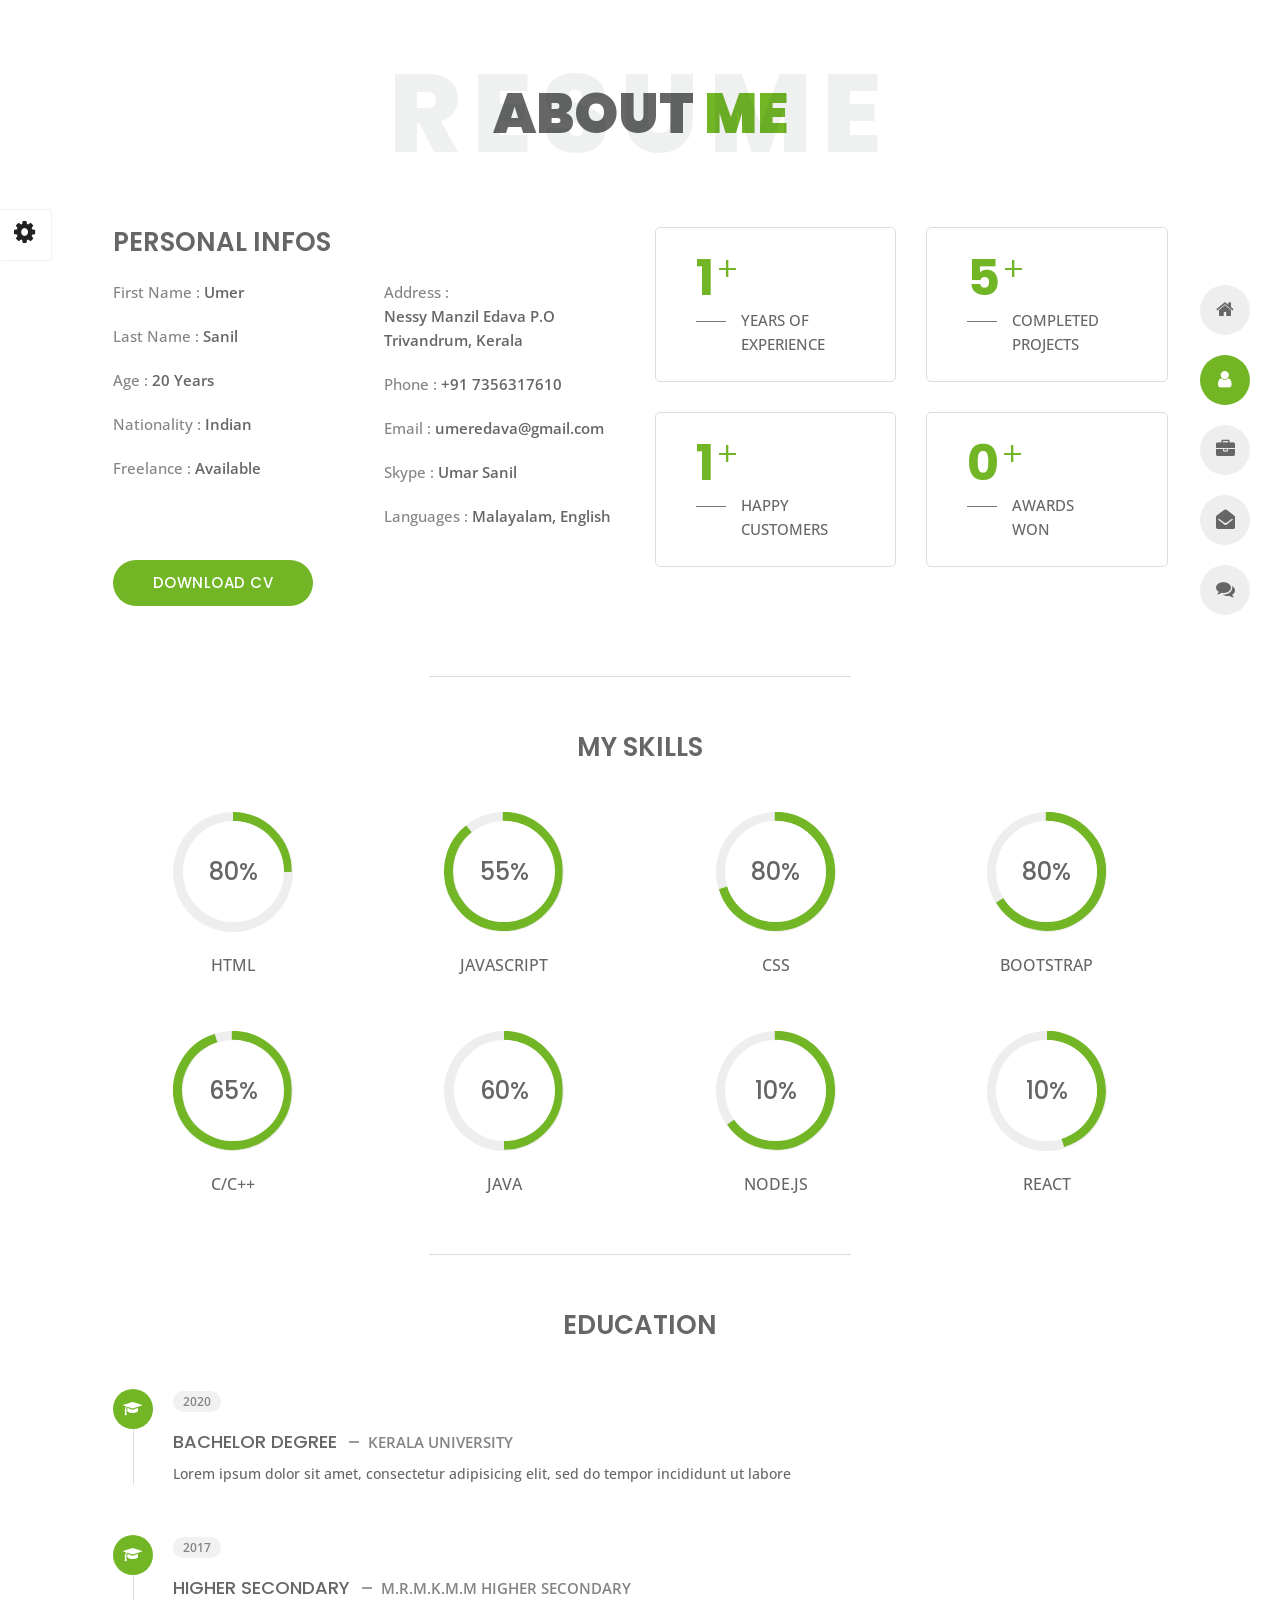
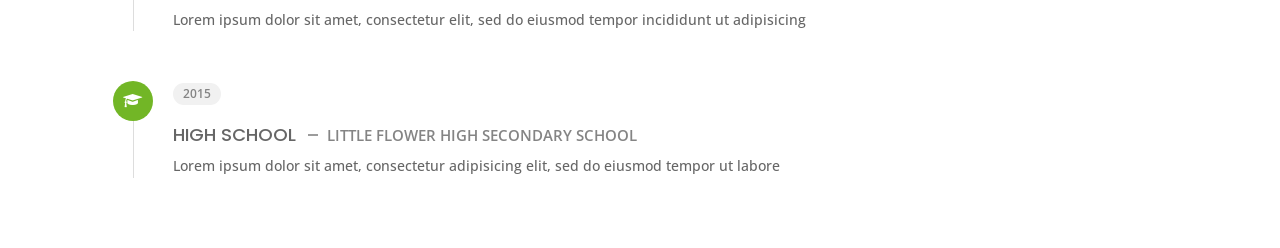
==== about.html @ ca8403dd "new update" ====
<!DOCTYPE html>
<html lang="en">


<head>
    <meta charset="utf-8">
    <title>About - Umar Sanil</title>
    <meta name="viewport" content="width=device-width, initial-scale=1">

    <link rel="icon" href="img/new.png" type="image/gif" sizes="16x16">
    <!-- Template Google Fonts -->
    <link href="https://fonts.googleapis.com/css?family=Poppins:400,400i,500,500i,600,600i,700,700i,800,800i,900,900i" rel="stylesheet">
    <link href="https://fonts.googleapis.com/css?family=Open+Sans:300,400,400i,600,600i,700" rel="stylesheet">

    <!-- Template CSS Files -->
    <link href="css/bootstrap.min.css" rel="stylesheet">
    <link href="css/preloader.min.css" rel="stylesheet">
    <link href="css/circle.css" rel="stylesheet">
    <link href="css/font-awesome.min.css" rel="stylesheet">
    <link href="css/fm.revealator.jquery.min.css" rel="stylesheet">
    <link href="css/style.css" rel="stylesheet">

    <!-- CSS Skin File -->
    <link href="css/skins/green.css" rel="stylesheet">

    <!-- Live Style Switcher - demo only -->
    <link rel="alternate stylesheet" type="text/css" title="blue" href="css/skins/blue.css" />
    <link rel="alternate stylesheet" type="text/css" title="green" href="css/skins/green.css" />
    <link rel="alternate stylesheet" type="text/css" title="yellow" href="css/skins/yellow.css" />
    <link rel="alternate stylesheet" type="text/css" title="blueviolet" href="css/skins/blueviolet.css" />
    <link rel="alternate stylesheet" type="text/css" title="goldenrod" href="css/skins/goldenrod.css" />
    <link rel="alternate stylesheet" type="text/css" title="magenta" href="css/skins/magenta.css" />
    <link rel="alternate stylesheet" type="text/css" title="orange" href="css/skins/orange.css" />
    <link rel="alternate stylesheet" type="text/css" title="purple" href="css/skins/purple.css" />
    <link rel="alternate stylesheet" type="text/css" title="red" href="css/skins/red.css" />
    <link rel="alternate stylesheet" type="text/css" title="yellowgreen" href="css/skins/yellowgreen.css" />
    <link rel="stylesheet" type="text/css" href="css/styleswitcher.css" />

    <!-- Modernizr JS File -->
    <script src="js/modernizr.custom.js"></script>
</head>

<body class="about light">
<!-- Live Style Switcher Starts - demo only -->
<div id="switcher" class="">
    <div class="content-switcher">
        <h4>STYLE SWITCHER</h4>
        <ul>
            <li>
                <a href="#" onclick="setActiveStyleSheet('purple');" title="purple" class="color"><img src="img/styleswitcher/purple.png" alt="purple"/></a>
            </li>
            <li>
                <a href="#" onclick="setActiveStyleSheet('red');" title="red" class="color"><img src="img/styleswitcher/red.png" alt="red"/></a>
            </li>
            <li>
                <a href="#" onclick="setActiveStyleSheet('blueviolet');" title="blueviolet" class="color"><img src="img/styleswitcher/blueviolet.png" alt="blueviolet"/></a>
            </li>
            <li>
                <a href="#" onclick="setActiveStyleSheet('blue');" title="blue" class="color"><img src="img/styleswitcher/blue.png" alt="blue"/></a>
            </li>
            <li>
                <a href="#" onclick="setActiveStyleSheet('goldenrod');" title="goldenrod" class="color"><img src="img/styleswitcher/goldenrod.png" alt="goldenrod"/></a>
            </li>
            <li>
                <a href="#" onclick="setActiveStyleSheet('magenta');" title="magenta" class="color"><img src="img/styleswitcher/magenta.png" alt="magenta"/></a>
            </li>
            <li>
                <a href="#" onclick="setActiveStyleSheet('yellowgreen');" title="yellowgreen" class="color"><img src="img/styleswitcher/yellowgreen.png" alt="yellowgreen"/></a>
            </li>
            <li>
                <a href="#" onclick="setActiveStyleSheet('orange');" title="orange" class="color"><img src="img/styleswitcher/orange.png" alt="orange"/></a>
            </li>
            <li>
                <a href="#" onclick="setActiveStyleSheet('green');" title="green" class="color"><img src="img/styleswitcher/green.png" alt="green"/></a>
            </li>
            <li>
                <a href="#" onclick="setActiveStyleSheet('yellow');" title="yellow" class="color"><img src="img/styleswitcher/yellow.png" alt="yellow"/></a>
            </li>
        </ul>

        
        <div id="hideSwitcher">&times;</div>
    </div>
</div>
<div id="showSwitcher" class="styleSecondColor"><i class="fa fa-cog fa-spin"></i></div>
<!-- Live Style Switcher Ends - demo only -->
<!-- Header Starts -->
<header class="header" id="navbar-collapse-toggle">
    <!-- Fixed Navigation Starts -->
    <ul class="icon-menu d-none d-lg-block revealator-slideup revealator-once revealator-delay1">
        <li class="icon-box">
            <i class="fa fa-home"></i>
            <a href="index.html">
                <h2>Home</h2>
            </a>
        </li>
        <li class="icon-box active">
            <i class="fa fa-user"></i>
            <a href="about.html">
                <h2>About</h2>
            </a>
        </li>
        <li class="icon-box">
            <i class="fa fa-briefcase"></i>
            <a href="portfolio.html">
                <h2>Portfolio</h2>
            </a>
        </li>
        <li class="icon-box">
            <i class="fa fa-envelope-open"></i>
            <a href="contact.html">
                <h2>Contact</h2>
            </a>
        </li>
        <li class="icon-box">
            <i class="fa fa-comments"></i>
            <a href="blog.html">
                <h2>Blog</h2>
            </a>
        </li>
    </ul>
    <!-- Fixed Navigation Ends -->
    <!-- Mobile Menu Starts -->
    <nav role="navigation" class="d-block d-lg-none">
        <div id="menuToggle">
            <input type="checkbox" />
            <span></span>
            <span></span>
            <span></span>
            <ul class="list-unstyled" id="menu">
                <li><a href="index.html"><i class="fa fa-home"></i><span>Home</span></a></li>
                <li class="active"><a href="about.html"><i class="fa fa-user"></i><span>About</span></a></li>
                <li><a href="portfolio.html"><i class="fa fa-folder-open"></i><span>Portfolio</span></a></li>
                <li><a href="contact.html"><i class="fa fa-envelope-open"></i><span>Contact</span></a></li>
                <li><a href="blog.html"><i class="fa fa-comments"></i><span>Blog</span></a></li>
            </ul>
        </div>
    </nav>
    <!-- Mobile Menu Ends -->
</header>
<!-- Header Ends -->
<!-- Page Title Starts -->
<section class="title-section text-left text-sm-center revealator-slideup revealator-once revealator-delay1">
    <h1>ABOUT <span>ME</span></h1>
    <span class="title-bg">Resume</span>
</section>
<!-- Page Title Ends -->
<!-- Main Content Starts -->
<section class="main-content revealator-slideup revealator-once revealator-delay1">
    <div class="container">
        <div class="row">
            <!-- Personal Info Starts -->
            <div class="col-12 col-lg-5 col-xl-6">
                <div class="row">
                    <div class="col-12">
                        <h3 class="text-uppercase custom-title mb-0 ft-wt-600">personal infos</h3>
                    </div>
                    <div class="col-12 d-block d-sm-none">
                        <img src="img/img-mobile-light.jpg" class="img-fluid main-img-mobile" alt="my picture" />
                    </div>
                    <div class="col-6">
                        <ul class="about-list list-unstyled open-sans-font">
                            <li> <span class="title">first name :</span> <span class="value d-block d-sm-inline-block d-lg-block d-xl-inline-block">Umer</span> </li>
                            <li> <span class="title">last name :</span> <span class="value d-block d-sm-inline-block d-lg-block d-xl-inline-block">Sanil</span> </li>
                            <li> <span class="title">Age :</span> <span class="value d-block d-sm-inline-block d-lg-block d-xl-inline-block">20 Years</span> </li>
                            <li> <span class="title">Nationality :</span> <span class="value d-block d-sm-inline-block d-lg-block d-xl-inline-block">Indian</span> </li>
                            <li> <span class="title">Freelance :</span> <span class="value d-block d-sm-inline-block d-lg-block d-xl-inline-block">Available</span> </li>
                        </ul>
                    </div>
                    <div class="col-6">
                        <ul class="about-list list-unstyled open-sans-font">
                            <li> <span class="title">Address :</span> <span class="value d-block d-sm-inline-block d-lg-block d-xl-inline-block">Nessy Manzil Edava P.O Trivandrum, Kerala</span> </li>
                            <li> <span class="title">phone :</span> <span class="value d-block d-sm-inline-block d-lg-block d-xl-inline-block">+91 7356317610</span> </li>
                            <li> <span class="title">Email :</span> <span class="value d-block d-sm-inline-block d-lg-block d-xl-inline-block">umeredava@gmail.com</span> </li>
                            <li> <span class="title">Skype :</span> <span class="value d-block d-sm-inline-block d-lg-block d-xl-inline-block">Umar Sanil</span> </li>
                            <li> <span class="title">languages :</span> <span class="value d-block d-sm-inline-block d-lg-block d-xl-inline-block">Malayalam, English</span> </li>
                        </ul>
                    </div>
                    <div class="col-12 mt-3">
                        <a href="about.html" class="btn btn-download">Download CV</a>
                    </div>
                </div>
            </div>
            <!-- Personal Info Ends -->
            <!-- Boxes Starts -->
            <div class="col-12 col-lg-7 col-xl-6 mt-5 mt-lg-0">
                <div class="row">
                    <div class="col-6">
                        <div class="box-stats with-margin">
                            <h3 class="poppins-font position-relative">1</h3>
                            <p class="open-sans-font m-0 position-relative text-uppercase">years of <span class="d-block">experience</span></p>
                        </div>
                    </div>
                    <div class="col-6">
                        <div class="box-stats with-margin">
                            <h3 class="poppins-font position-relative">5</h3>
                            <p class="open-sans-font m-0 position-relative text-uppercase">completed <span class="d-block">projects</span></p>
                        </div>
                    </div>
                    <div class="col-6">
                        <div class="box-stats">
                            <h3 class="poppins-font position-relative">1</h3>
                            <p class="open-sans-font m-0 position-relative text-uppercase">Happy<span class="d-block">customers</span></p>
                        </div>
                    </div>
                    <div class="col-6">
                        <div class="box-stats">
                            <h3 class="poppins-font position-relative">0</h3>
                            <p class="open-sans-font m-0 position-relative text-uppercase">awards <span class="d-block">won</span></p>
                        </div>
                    </div>
                </div>
            </div>
            <!-- Boxes Ends -->
        </div>
        <hr class="separator">
        <!-- Skills Starts -->
        <div class="row">
            <div class="col-12">
                <h3 class="text-uppercase pb-4 pb-sm-5 mb-3 mb-sm-0 text-left text-sm-center custom-title ft-wt-600">My Skills</h3>
            </div>
            <div class="col-6 col-md-3 mb-3 mb-sm-5">
                <div class="c100 p25">
                    <span>80%</span>
                    <div class="slice">
                        <div class="bar"></div>
                        <div class="fill"></div>
                    </div>
                </div>
                <h6 class="text-uppercase open-sans-font text-center mt-2 mt-sm-4">html</h6>
            </div>
            <div class="col-6 col-md-3 mb-3 mb-sm-5">
                <div class="c100 p89">
                    <span>55%</span>
                    <div class="slice">
                        <div class="bar"></div>
                        <div class="fill"></div>
                    </div>
                </div>
                <h6 class="text-uppercase open-sans-font text-center mt-2 mt-sm-4">javascript</h6>
            </div>
            <div class="col-6 col-md-3 mb-3 mb-sm-5">
                <div class="c100 p70">
                    <span>80%</span>
                    <div class="slice">
                        <div class="bar"></div>
                        <div class="fill"></div>
                    </div>
                </div>
                <h6 class="text-uppercase open-sans-font text-center mt-2 mt-sm-4">css</h6>
            </div>
            <div class="col-6 col-md-3 mb-3 mb-sm-5">
                <div class="c100 p66">
                    <span>80%</span>
                    <div class="slice">
                        <div class="bar"></div>
                        <div class="fill"></div>
                    </div>
                </div>
                <h6 class="text-uppercase open-sans-font text-center mt-2 mt-sm-4">bootstrap</h6>
            </div>
            <div class="col-6 col-md-3 mb-3 mb-sm-5">
                <div class="c100 p95">
                    <span>65%</span>
                    <div class="slice">
                        <div class="bar"></div>
                        <div class="fill"></div>
                    </div>
                </div>
                <h6 class="text-uppercase open-sans-font text-center mt-2 mt-sm-4">C/C++</h6>
            </div>
            <div class="col-6 col-md-3 mb-3 mb-sm-5">
                <div class="c100 p50">
                    <span>60%</span>
                    <div class="slice">
                        <div class="bar"></div>
                        <div class="fill"></div>
                    </div>
                </div>
                <h6 class="text-uppercase open-sans-font text-center mt-2 mt-sm-4">java</h6>
            </div>
            <div class="col-6 col-md-3 mb-3 mb-sm-5">
                <div class="c100 p65">
                    <span>10%</span>
                    <div class="slice">
                        <div class="bar"></div>
                        <div class="fill"></div>
                    </div>
                </div>
                <h6 class="text-uppercase open-sans-font text-center mt-2 mt-sm-4">node.js</h6>
            </div>
            <div class="col-6 col-md-3 mb-3 mb-sm-5">
                <div class="c100 p45">
                    <span>10%</span>
                    <div class="slice">
                        <div class="bar"></div>
                        <div class="fill"></div>
                    </div>
                </div>
                <h6 class="text-uppercase open-sans-font text-center mt-2 mt-sm-4">react</h6>
            </div>
        </div>
        <!-- Skills Ends -->
        <hr class="separator mt-1">
        <!-- Experience & Education Starts -->
        <div class="row">
            <div class="col-12">
                <h3 class="text-uppercase pb-5 mb-0 text-left text-sm-center custom-title ft-wt-600">Education</h3>
            </div>
            <div class="col-lg-12 m-15px-tb">
                <div class="resume-box">
                    <ul>
                        <li>
                            <div class="icon">
                                <i class="fa fa-graduation-cap"></i>
                            </div>
                            <span class="time open-sans-font text-uppercase">2020</span>
                            <h5 class="poppins-font text-uppercase">Bachelor Degree <span class="place open-sans-font">Kerala University</span></h5>
                            <p class="open-sans-font">Lorem ipsum dolor sit amet, consectetur adipisicing elit, sed do tempor incididunt ut labore</p>
                        </li>
                        <li>
                            <div class="icon">
                                <i class="fa fa-graduation-cap"></i>
                            </div>
                            <span class="time open-sans-font text-uppercase">2017</span>
                            <h5 class="poppins-font text-uppercase">Higher Secondary <span class="place open-sans-font">M.R.M.K.M.M Higher Secondary</span></h5>
                            <p class="open-sans-font">Lorem ipsum dolor sit amet, consectetur elit, sed do eiusmod tempor incididunt ut adipisicing</p>
                        </li>
                        <li>
                            <div class="icon">
                                <i class="fa fa-graduation-cap"></i>
                            </div>
                            <span class="time open-sans-font text-uppercase">2015</span>
                            <h5 class="poppins-font text-uppercase">High School <span class="place open-sans-font">Little Flower High Secondary School</span></h5>
                            <p class="open-sans-font">Lorem ipsum dolor sit amet, consectetur adipisicing elit, sed do eiusmod tempor ut labore</p>
                        </li>
                    </ul>
                </div>
            </div>
        </div>
        <!-- Experience & Education Ends -->
    </div>
</section>
<!-- Main Content Ends -->

<!-- Template JS Files -->
<script src="js/jquery-3.5.0.min.js"></script>
<script src="js/styleswitcher.js"></script>
<script src="js/preloader.min.js"></script>
<script src="js/fm.revealator.jquery.min.js"></script>
<script src="js/imagesloaded.pkgd.min.js"></script>
<script src="js/masonry.pkgd.min.js"></script>
<script src="js/classie.js"></script>
<script src="js/cbpGridGallery.js"></script>
<script src="js/jquery.hoverdir.js"></script>
<script src="js/popper.min.js"></script>
<script src="js/bootstrap.js"></script>
<script src="js/custom.js"></script>

</body>


<!-- Mirrored from slimhamdi.net/tunis/light/about.html by HTTrack Website Copier/3.x [XR&CO'2014], Tue, 22 Dec 2020 09:54:58 GMT -->
</html>
---- css/preloader.min.css ----
.preloader{position:fixed;top:0;right:0;bottom:0;left:0;background-color:#111;transform-origin:bottom;z-index:111111}.preloader .black_wall{height:100%;background-color:#222;transform-origin:top;animation:preloader_slide 0.5s ease-in-out 0s 1 normal both}.preloader .loader{width:100%;height:3px;position:absolute;border-radius:2px;top:0;right:0;left:0;margin:auto;background-color:#FFC41F;transform-origin:left;animation:loader_running 3s ease-in-out 1s infinite normal both}.preloader.off{animation:preloader_slide 0.5s ease-in-out 0s 1 reverse both}@keyframes loader_running{0%{transform:scaleX(0);transform-origin:left}49%{transform:scaleX(1);transform-origin:left}50%{transform:scaleX(1);transform-origin:right}100%{transform-origin:right;transform:scaleX(0)}}@keyframes preloader_slide{from{transform:scaleY(0)}to{transform:scaleY(1)}}
---- css/circle.css ----
.rect-auto,
.c100.p51 .slice,
.c100.p52 .slice,
.c100.p53 .slice,
.c100.p54 .slice,
.c100.p55 .slice,
.c100.p56 .slice,
.c100.p57 .slice,
.c100.p58 .slice,
.c100.p59 .slice,
.c100.p60 .slice,
.c100.p61 .slice,
.c100.p62 .slice,
.c100.p63 .slice,
.c100.p64 .slice,
.c100.p65 .slice,
.c100.p66 .slice,
.c100.p67 .slice,
.c100.p68 .slice,
.c100.p69 .slice,
.c100.p70 .slice,
.c100.p71 .slice,
.c100.p72 .slice,
.c100.p73 .slice,
.c100.p74 .slice,
.c100.p75 .slice,
.c100.p76 .slice,
.c100.p77 .slice,
.c100.p78 .slice,
.c100.p79 .slice,
.c100.p80 .slice,
.c100.p81 .slice,
.c100.p82 .slice,
.c100.p83 .slice,
.c100.p84 .slice,
.c100.p85 .slice,
.c100.p86 .slice,
.c100.p87 .slice,
.c100.p88 .slice,
.c100.p89 .slice,
.c100.p90 .slice,
.c100.p91 .slice,
.c100.p92 .slice,
.c100.p93 .slice,
.c100.p94 .slice,
.c100.p95 .slice,
.c100.p96 .slice,
.c100.p97 .slice,
.c100.p98 .slice,
.c100.p99 .slice,
.c100.p100 .slice {
  clip: rect(auto, auto, auto, auto);
}
.pie,
.c100 .bar,
.c100.p51 .fill,
.c100.p52 .fill,
.c100.p53 .fill,
.c100.p54 .fill,
.c100.p55 .fill,
.c100.p56 .fill,
.c100.p57 .fill,
.c100.p58 .fill,
.c100.p59 .fill,
.c100.p60 .fill,
.c100.p61 .fill,
.c100.p62 .fill,
.c100.p63 .fill,
.c100.p64 .fill,
.c100.p65 .fill,
.c100.p66 .fill,
.c100.p67 .fill,
.c100.p68 .fill,
.c100.p69 .fill,
.c100.p70 .fill,
.c100.p71 .fill,
.c100.p72 .fill,
.c100.p73 .fill,
.c100.p74 .fill,
.c100.p75 .fill,
.c100.p76 .fill,
.c100.p77 .fill,
.c100.p78 .fill,
.c100.p79 .fill,
.c100.p80 .fill,
.c100.p81 .fill,
.c100.p82 .fill,
.c100.p83 .fill,
.c100.p84 .fill,
.c100.p85 .fill,
.c100.p86 .fill,
.c100.p87 .fill,
.c100.p88 .fill,
.c100.p89 .fill,
.c100.p90 .fill,
.c100.p91 .fill,
.c100.p92 .fill,
.c100.p93 .fill,
.c100.p94 .fill,
.c100.p95 .fill,
.c100.p96 .fill,
.c100.p97 .fill,
.c100.p98 .fill,
.c100.p99 .fill,
.c100.p100 .fill {
  position: absolute;
  border: 0.08em solid #307bbb;
  width: 0.84em;
  height: 0.84em;
  clip: rect(0em, 0.5em, 1em, 0em);
  border-radius: 50%;
  -webkit-transform: rotate(0deg);
  -moz-transform: rotate(0deg);
  -ms-transform: rotate(0deg);
  -o-transform: rotate(0deg);
  transform: rotate(0deg);
}
.pie-fill,
.c100.p51 .bar:after,
.c100.p51 .fill,
.c100.p52 .bar:after,
.c100.p52 .fill,
.c100.p53 .bar:after,
.c100.p53 .fill,
.c100.p54 .bar:after,
.c100.p54 .fill,
.c100.p55 .bar:after,
.c100.p55 .fill,
.c100.p56 .bar:after,
.c100.p56 .fill,
.c100.p57 .bar:after,
.c100.p57 .fill,
.c100.p58 .bar:after,
.c100.p58 .fill,
.c100.p59 .bar:after,
.c100.p59 .fill,
.c100.p60 .bar:after,
.c100.p60 .fill,
.c100.p61 .bar:after,
.c100.p61 .fill,
.c100.p62 .bar:after,
.c100.p62 .fill,
.c100.p63 .bar:after,
.c100.p63 .fill,
.c100.p64 .bar:after,
.c100.p64 .fill,
.c100.p65 .bar:after,
.c100.p65 .fill,
.c100.p66 .bar:after,
.c100.p66 .fill,
.c100.p67 .bar:after,
.c100.p67 .fill,
.c100.p68 .bar:after,
.c100.p68 .fill,
.c100.p69 .bar:after,
.c100.p69 .fill,
.c100.p70 .bar:after,
.c100.p70 .fill,
.c100.p71 .bar:after,
.c100.p71 .fill,
.c100.p72 .bar:after,
.c100.p72 .fill,
.c100.p73 .bar:after,
.c100.p73 .fill,
.c100.p74 .bar:after,
.c100.p74 .fill,
.c100.p75 .bar:after,
.c100.p75 .fill,
.c100.p76 .bar:after,
.c100.p76 .fill,
.c100.p77 .bar:after,
.c100.p77 .fill,
.c100.p78 .bar:after,
.c100.p78 .fill,
.c100.p79 .bar:after,
.c100.p79 .fill,
.c100.p80 .bar:after,
.c100.p80 .fill,
.c100.p81 .bar:after,
.c100.p81 .fill,
.c100.p82 .bar:after,
.c100.p82 .fill,
.c100.p83 .bar:after,
.c100.p83 .fill,
.c100.p84 .bar:after,
.c100.p84 .fill,
.c100.p85 .bar:after,
.c100.p85 .fill,
.c100.p86 .bar:after,
.c100.p86 .fill,
.c100.p87 .bar:after,
.c100.p87 .fill,
.c100.p88 .bar:after,
.c100.p88 .fill,
.c100.p89 .bar:after,
.c100.p89 .fill,
.c100.p90 .bar:after,
.c100.p90 .fill,
.c100.p91 .bar:after,
.c100.p91 .fill,
.c100.p92 .bar:after,
.c100.p92 .fill,
.c100.p93 .bar:after,
.c100.p93 .fill,
.c100.p94 .bar:after,
.c100.p94 .fill,
.c100.p95 .bar:after,
.c100.p95 .fill,
.c100.p96 .bar:after,
.c100.p96 .fill,
.c100.p97 .bar:after,
.c100.p97 .fill,
.c100.p98 .bar:after,
.c100.p98 .fill,
.c100.p99 .bar:after,
.c100.p99 .fill,
.c100.p100 .bar:after,
.c100.p100 .fill {
  -webkit-transform: rotate(180deg);
  -moz-transform: rotate(180deg);
  -ms-transform: rotate(180deg);
  -o-transform: rotate(180deg);
  transform: rotate(180deg);
}
.c100 {
  position: relative;
  font-size: 120px;
  width: 1em;
  height: 1em;
  border-radius: 50%;
  float: left;
  margin: 0 0.1em 0.1em 0;
  background-color: #cccccc;
}
.c100 *,
.c100 *:before,
.c100 *:after {
  -webkit-box-sizing: content-box;
  -moz-box-sizing: content-box;
  box-sizing: content-box;
}
.c100.center {
  float: none;
  margin: 0 auto;
}
.c100.big {
  font-size: 240px;
}
.c100.small {
  font-size: 80px;
}
.c100 > span {
  position: absolute;
  width: 100%;
  z-index: 1;
  left: 0;
  top: 0;
  width: 5em;
  line-height: 5em;
  font-size: 0.2em;
  color: #cccccc;
  display: block;
  text-align: center;
  white-space: nowrap;
  -webkit-transition-property: all;
  -moz-transition-property: all;
  -o-transition-property: all;
  transition-property: all;
  -webkit-transition-duration: 0.2s;
  -moz-transition-duration: 0.2s;
  -o-transition-duration: 0.2s;
  transition-duration: 0.2s;
  -webkit-transition-timing-function: ease-out;
  -moz-transition-timing-function: ease-out;
  -o-transition-timing-function: ease-out;
  transition-timing-function: ease-out;
}
.c100:after {
  position: absolute;
  top: 0.08em;
  left: 0.08em;
  display: block;
  content: " ";
  border-radius: 50%;
  background-color: #f5f5f5;
  width: 0.84em;
  height: 0.84em;
  -webkit-transition-property: all;
  -moz-transition-property: all;
  -o-transition-property: all;
  transition-property: all;
  -webkit-transition-duration: 0.2s;
  -moz-transition-duration: 0.2s;
  -o-transition-duration: 0.2s;
  transition-duration: 0.2s;
  -webkit-transition-timing-function: ease-in;
  -moz-transition-timing-function: ease-in;
  -o-transition-timing-function: ease-in;
  transition-timing-function: ease-in;
}
.c100 .slice {
  position: absolute;
  width: 1em;
  height: 1em;
  clip: rect(0em, 1em, 1em, 0.5em);
}
.c100.p1 .bar {
  -webkit-transform: rotate(3.6deg);
  -moz-transform: rotate(3.6deg);
  -ms-transform: rotate(3.6deg);
  -o-transform: rotate(3.6deg);
  transform: rotate(3.6deg);
}
.c100.p2 .bar {
  -webkit-transform: rotate(7.2deg);
  -moz-transform: rotate(7.2deg);
  -ms-transform: rotate(7.2deg);
  -o-transform: rotate(7.2deg);
  transform: rotate(7.2deg);
}
.c100.p3 .bar {
  -webkit-transform: rotate(10.8deg);
  -moz-transform: rotate(10.8deg);
  -ms-transform: rotate(10.8deg);
  -o-transform: rotate(10.8deg);
  transform: rotate(10.8deg);
}
.c100.p4 .bar {
  -webkit-transform: rotate(14.4deg);
  -moz-transform: rotate(14.4deg);
  -ms-transform: rotate(14.4deg);
  -o-transform: rotate(14.4deg);
  transform: rotate(14.4deg);
}
.c100.p5 .bar {
  -webkit-transform: rotate(18deg);
  -moz-transform: rotate(18deg);
  -ms-transform: rotate(18deg);
  -o-transform: rotate(18deg);
  transform: rotate(18deg);
}
.c100.p6 .bar {
  -webkit-transform: rotate(21.6deg);
  -moz-transform: rotate(21.6deg);
  -ms-transform: rotate(21.6deg);
  -o-transform: rotate(21.6deg);
  transform: rotate(21.6deg);
}
.c100.p7 .bar {
  -webkit-transform: rotate(25.2deg);
  -moz-transform: rotate(25.2deg);
  -ms-transform: rotate(25.2deg);
  -o-transform: rotate(25.2deg);
  transform: rotate(25.2deg);
}
.c100.p8 .bar {
  -webkit-transform: rotate(28.8deg);
  -moz-transform: rotate(28.8deg);
  -ms-transform: rotate(28.8deg);
  -o-transform: rotate(28.8deg);
  transform: rotate(28.8deg);
}
.c100.p9 .bar {
  -webkit-transform: rotate(32.4deg);
  -moz-transform: rotate(32.4deg);
  -ms-transform: rotate(32.4deg);
  -o-transform: rotate(32.4deg);
  transform: rotate(32.4deg);
}
.c100.p10 .bar {
  -webkit-transform: rotate(36deg);
  -moz-transform: rotate(36deg);
  -ms-transform: rotate(36deg);
  -o-transform: rotate(36deg);
  transform: rotate(36deg);
}
.c100.p11 .bar {
  -webkit-transform: rotate(39.6deg);
  -moz-transform: rotate(39.6deg);
  -ms-transform: rotate(39.6deg);
  -o-transform: rotate(39.6deg);
  transform: rotate(39.6deg);
}
.c100.p12 .bar {
  -webkit-transform: rotate(43.2deg);
  -moz-transform: rotate(43.2deg);
  -ms-transform: rotate(43.2deg);
  -o-transform: rotate(43.2deg);
  transform: rotate(43.2deg);
}
.c100.p13 .bar {
  -webkit-transform: rotate(46.800000000000004deg);
  -moz-transform: rotate(46.800000000000004deg);
  -ms-transform: rotate(46.800000000000004deg);
  -o-transform: rotate(46.800000000000004deg);
  transform: rotate(46.800000000000004deg);
}
.c100.p14 .bar {
  -webkit-transform: rotate(50.4deg);
  -moz-transform: rotate(50.4deg);
  -ms-transform: rotate(50.4deg);
  -o-transform: rotate(50.4deg);
  transform: rotate(50.4deg);
}
.c100.p15 .bar {
  -webkit-transform: rotate(54deg);
  -moz-transform: rotate(54deg);
  -ms-transform: rotate(54deg);
  -o-transform: rotate(54deg);
  transform: rotate(54deg);
}
.c100.p16 .bar {
  -webkit-transform: rotate(57.6deg);
  -moz-transform: rotate(57.6deg);
  -ms-transform: rotate(57.6deg);
  -o-transform: rotate(57.6deg);
  transform: rotate(57.6deg);
}
.c100.p17 .bar {
  -webkit-transform: rotate(61.2deg);
  -moz-transform: rotate(61.2deg);
  -ms-transform: rotate(61.2deg);
  -o-transform: rotate(61.2deg);
  transform: rotate(61.2deg);
}
.c100.p18 .bar {
  -webkit-transform: rotate(64.8deg);
  -moz-transform: rotate(64.8deg);
  -ms-transform: rotate(64.8deg);
  -o-transform: rotate(64.8deg);
  transform: rotate(64.8deg);
}
.c100.p19 .bar {
  -webkit-transform: rotate(68.4deg);
  -moz-transform: rotate(68.4deg);
  -ms-transform: rotate(68.4deg);
  -o-transform: rotate(68.4deg);
  transform: rotate(68.4deg);
}
.c100.p20 .bar {
  -webkit-transform: rotate(72deg);
  -moz-transform: rotate(72deg);
  -ms-transform: rotate(72deg);
  -o-transform: rotate(72deg);
  transform: rotate(72deg);
}
.c100.p21 .bar {
  -webkit-transform: rotate(75.60000000000001deg);
  -moz-transform: rotate(75.60000000000001deg);
  -ms-transform: rotate(75.60000000000001deg);
  -o-transform: rotate(75.60000000000001deg);
  transform: rotate(75.60000000000001deg);
}
.c100.p22 .bar {
  -webkit-transform: rotate(79.2deg);
  -moz-transform: rotate(79.2deg);
  -ms-transform: rotate(79.2deg);
  -o-transform: rotate(79.2deg);
  transform: rotate(79.2deg);
}
.c100.p23 .bar {
  -webkit-transform: rotate(82.8deg);
  -moz-transform: rotate(82.8deg);
  -ms-transform: rotate(82.8deg);
  -o-transform: rotate(82.8deg);
  transform: rotate(82.8deg);
}
.c100.p24 .bar {
  -webkit-transform: rotate(86.4deg);
  -moz-transform: rotate(86.4deg);
  -ms-transform: rotate(86.4deg);
  -o-transform: rotate(86.4deg);
  transform: rotate(86.4deg);
}
.c100.p25 .bar {
  -webkit-transform: rotate(90deg);
  -moz-transform: rotate(90deg);
  -ms-transform: rotate(90deg);
  -o-transform: rotate(90deg);
  transform: rotate(90deg);
}
.c100.p26 .bar {
  -webkit-transform: rotate(93.60000000000001deg);
  -moz-transform: rotate(93.60000000000001deg);
  -ms-transform: rotate(93.60000000000001deg);
  -o-transform: rotate(93.60000000000001deg);
  transform: rotate(93.60000000000001deg);
}
.c100.p27 .bar {
  -webkit-transform: rotate(97.2deg);
  -moz-transform: rotate(97.2deg);
  -ms-transform: rotate(97.2deg);
  -o-transform: rotate(97.2deg);
  transform: rotate(97.2deg);
}
.c100.p28 .bar {
  -webkit-transform: rotate(100.8deg);
  -moz-transform: rotate(100.8deg);
  -ms-transform: rotate(100.8deg);
  -o-transform: rotate(100.8deg);
  transform: rotate(100.8deg);
}
.c100.p29 .bar {
  -webkit-transform: rotate(104.4deg);
  -moz-transform: rotate(104.4deg);
  -ms-transform: rotate(104.4deg);
  -o-transform: rotate(104.4deg);
  transform: rotate(104.4deg);
}
.c100.p30 .bar {
  -webkit-transform: rotate(108deg);
  -moz-transform: rotate(108deg);
  -ms-transform: rotate(108deg);
  -o-transform: rotate(108deg);
  transform: rotate(108deg);
}
.c100.p31 .bar {
  -webkit-transform: rotate(111.60000000000001deg);
  -moz-transform: rotate(111.60000000000001deg);
  -ms-transform: rotate(111.60000000000001deg);
  -o-transform: rotate(111.60000000000001deg);
  transform: rotate(111.60000000000001deg);
}
.c100.p32 .bar {
  -webkit-transform: rotate(115.2deg);
  -moz-transform: rotate(115.2deg);
  -ms-transform: rotate(115.2deg);
  -o-transform: rotate(115.2deg);
  transform: rotate(115.2deg);
}
.c100.p33 .bar {
  -webkit-transform: rotate(118.8deg);
  -moz-transform: rotate(118.8deg);
  -ms-transform: rotate(118.8deg);
  -o-transform: rotate(118.8deg);
  transform: rotate(118.8deg);
}
.c100.p34 .bar {
  -webkit-transform: rotate(122.4deg);
  -moz-transform: rotate(122.4deg);
  -ms-transform: rotate(122.4deg);
  -o-transform: rotate(122.4deg);
  transform: rotate(122.4deg);
}
.c100.p35 .bar {
  -webkit-transform: rotate(126deg);
  -moz-transform: rotate(126deg);
  -ms-transform: rotate(126deg);
  -o-transform: rotate(126deg);
  transform: rotate(126deg);
}
.c100.p36 .bar {
  -webkit-transform: rotate(129.6deg);
  -moz-transform: rotate(129.6deg);
  -ms-transform: rotate(129.6deg);
  -o-transform: rotate(129.6deg);
  transform: rotate(129.6deg);
}
.c100.p37 .bar {
  -webkit-transform: rotate(133.20000000000002deg);
  -moz-transform: rotate(133.20000000000002deg);
  -ms-transform: rotate(133.20000000000002deg);
  -o-transform: rotate(133.20000000000002deg);
  transform: rotate(133.20000000000002deg);
}
.c100.p38 .bar {
  -webkit-transform: rotate(136.8deg);
  -moz-transform: rotate(136.8deg);
  -ms-transform: rotate(136.8deg);
  -o-transform: rotate(136.8deg);
  transform: rotate(136.8deg);
}
.c100.p39 .bar {
  -webkit-transform: rotate(140.4deg);
  -moz-transform: rotate(140.4deg);
  -ms-transform: rotate(140.4deg);
  -o-transform: rotate(140.4deg);
  transform: rotate(140.4deg);
}
.c100.p40 .bar {
  -webkit-transform: rotate(144deg);
  -moz-transform: rotate(144deg);
  -ms-transform: rotate(144deg);
  -o-transform: rotate(144deg);
  transform: rotate(144deg);
}
.c100.p41 .bar {
  -webkit-transform: rotate(147.6deg);
  -moz-transform: rotate(147.6deg);
  -ms-transform: rotate(147.6deg);
  -o-transform: rotate(147.6deg);
  transform: rotate(147.6deg);
}
.c100.p42 .bar {
  -webkit-transform: rotate(151.20000000000002deg);
  -moz-transform: rotate(151.20000000000002deg);
  -ms-transform: rotate(151.20000000000002deg);
  -o-transform: rotate(151.20000000000002deg);
  transform: rotate(151.20000000000002deg);
}
.c100.p43 .bar {
  -webkit-transform: rotate(154.8deg);
  -moz-transform: rotate(154.8deg);
  -ms-transform: rotate(154.8deg);
  -o-transform: rotate(154.8deg);
  transform: rotate(154.8deg);
}
.c100.p44 .bar {
  -webkit-transform: rotate(158.4deg);
  -moz-transform: rotate(158.4deg);
  -ms-transform: rotate(158.4deg);
  -o-transform: rotate(158.4deg);
  transform: rotate(158.4deg);
}
.c100.p45 .bar {
  -webkit-transform: rotate(162deg);
  -moz-transform: rotate(162deg);
  -ms-transform: rotate(162deg);
  -o-transform: rotate(162deg);
  transform: rotate(162deg);
}
.c100.p46 .bar {
  -webkit-transform: rotate(165.6deg);
  -moz-transform: rotate(165.6deg);
  -ms-transform: rotate(165.6deg);
  -o-transform: rotate(165.6deg);
  transform: rotate(165.6deg);
}
.c100.p47 .bar {
  -webkit-transform: rotate(169.20000000000002deg);
  -moz-transform: rotate(169.20000000000002deg);
  -ms-transform: rotate(169.20000000000002deg);
  -o-transform: rotate(169.20000000000002deg);
  transform: rotate(169.20000000000002deg);
}
.c100.p48 .bar {
  -webkit-transform: rotate(172.8deg);
  -moz-transform: rotate(172.8deg);
  -ms-transform: rotate(172.8deg);
  -o-transform: rotate(172.8deg);
  transform: rotate(172.8deg);
}
.c100.p49 .bar {
  -webkit-transform: rotate(176.4deg);
  -moz-transform: rotate(176.4deg);
  -ms-transform: rotate(176.4deg);
  -o-transform: rotate(176.4deg);
  transform: rotate(176.4deg);
}
.c100.p50 .bar {
  -webkit-transform: rotate(180deg);
  -moz-transform: rotate(180deg);
  -ms-transform: rotate(180deg);
  -o-transform: rotate(180deg);
  transform: rotate(180deg);
}
.c100.p51 .bar {
  -webkit-transform: rotate(183.6deg);
  -moz-transform: rotate(183.6deg);
  -ms-transform: rotate(183.6deg);
  -o-transform: rotate(183.6deg);
  transform: rotate(183.6deg);
}
.c100.p52 .bar {
  -webkit-transform: rotate(187.20000000000002deg);
  -moz-transform: rotate(187.20000000000002deg);
  -ms-transform: rotate(187.20000000000002deg);
  -o-transform: rotate(187.20000000000002deg);
  transform: rotate(187.20000000000002deg);
}
.c100.p53 .bar {
  -webkit-transform: rotate(190.8deg);
  -moz-transform: rotate(190.8deg);
  -ms-transform: rotate(190.8deg);
  -o-transform: rotate(190.8deg);
  transform: rotate(190.8deg);
}
.c100.p54 .bar {
  -webkit-transform: rotate(194.4deg);
  -moz-transform: rotate(194.4deg);
  -ms-transform: rotate(194.4deg);
  -o-transform: rotate(194.4deg);
  transform: rotate(194.4deg);
}
.c100.p55 .bar {
  -webkit-transform: rotate(198deg);
  -moz-transform: rotate(198deg);
  -ms-transform: rotate(198deg);
  -o-transform: rotate(198deg);
  transform: rotate(198deg);
}
.c100.p56 .bar {
  -webkit-transform: rotate(201.6deg);
  -moz-transform: rotate(201.6deg);
  -ms-transform: rotate(201.6deg);
  -o-transform: rotate(201.6deg);
  transform: rotate(201.6deg);
}
.c100.p57 .bar {
  -webkit-transform: rotate(205.20000000000002deg);
  -moz-transform: rotate(205.20000000000002deg);
  -ms-transform: rotate(205.20000000000002deg);
  -o-transform: rotate(205.20000000000002deg);
  transform: rotate(205.20000000000002deg);
}
.c100.p58 .bar {
  -webkit-transform: rotate(208.8deg);
  -moz-transform: rotate(208.8deg);
  -ms-transform: rotate(208.8deg);
  -o-transform: rotate(208.8deg);
  transform: rotate(208.8deg);
}
.c100.p59 .bar {
  -webkit-transform: rotate(212.4deg);
  -moz-transform: rotate(212.4deg);
  -ms-transform: rotate(212.4deg);
  -o-transform: rotate(212.4deg);
  transform: rotate(212.4deg);
}
.c100.p60 .bar {
  -webkit-transform: rotate(216deg);
  -moz-transform: rotate(216deg);
  -ms-transform: rotate(216deg);
  -o-transform: rotate(216deg);
  transform: rotate(216deg);
}
.c100.p61 .bar {
  -webkit-transform: rotate(219.6deg);
  -moz-transform: rotate(219.6deg);
  -ms-transform: rotate(219.6deg);
  -o-transform: rotate(219.6deg);
  transform: rotate(219.6deg);
}
.c100.p62 .bar {
  -webkit-transform: rotate(223.20000000000002deg);
  -moz-transform: rotate(223.20000000000002deg);
  -ms-transform: rotate(223.20000000000002deg);
  -o-transform: rotate(223.20000000000002deg);
  transform: rotate(223.20000000000002deg);
}
.c100.p63 .bar {
  -webkit-transform: rotate(226.8deg);
  -moz-transform: rotate(226.8deg);
  -ms-transform: rotate(226.8deg);
  -o-transform: rotate(226.8deg);
  transform: rotate(226.8deg);
}
.c100.p64 .bar {
  -webkit-transform: rotate(230.4deg);
  -moz-transform: rotate(230.4deg);
  -ms-transform: rotate(230.4deg);
  -o-transform: rotate(230.4deg);
  transform: rotate(230.4deg);
}
.c100.p65 .bar {
  -webkit-transform: rotate(234deg);
  -moz-transform: rotate(234deg);
  -ms-transform: rotate(234deg);
  -o-transform: rotate(234deg);
  transform: rotate(234deg);
}
.c100.p66 .bar {
  -webkit-transform: rotate(237.6deg);
  -moz-transform: rotate(237.6deg);
  -ms-transform: rotate(237.6deg);
  -o-transform: rotate(237.6deg);
  transform: rotate(237.6deg);
}
.c100.p67 .bar {
  -webkit-transform: rotate(241.20000000000002deg);
  -moz-transform: rotate(241.20000000000002deg);
  -ms-transform: rotate(241.20000000000002deg);
  -o-transform: rotate(241.20000000000002deg);
  transform: rotate(241.20000000000002deg);
}
.c100.p68 .bar {
  -webkit-transform: rotate(244.8deg);
  -moz-transform: rotate(244.8deg);
  -ms-transform: rotate(244.8deg);
  -o-transform: rotate(244.8deg);
  transform: rotate(244.8deg);
}
.c100.p69 .bar {
  -webkit-transform: rotate(248.4deg);
  -moz-transform: rotate(248.4deg);
  -ms-transform: rotate(248.4deg);
  -o-transform: rotate(248.4deg);
  transform: rotate(248.4deg);
}
.c100.p70 .bar {
  -webkit-transform: rotate(252deg);
  -moz-transform: rotate(252deg);
  -ms-transform: rotate(252deg);
  -o-transform: rotate(252deg);
  transform: rotate(252deg);
}
.c100.p71 .bar {
  -webkit-transform: rotate(255.6deg);
  -moz-transform: rotate(255.6deg);
  -ms-transform: rotate(255.6deg);
  -o-transform: rotate(255.6deg);
  transform: rotate(255.6deg);
}
.c100.p72 .bar {
  -webkit-transform: rotate(259.2deg);
  -moz-transform: rotate(259.2deg);
  -ms-transform: rotate(259.2deg);
  -o-transform: rotate(259.2deg);
  transform: rotate(259.2deg);
}
.c100.p73 .bar {
  -webkit-transform: rotate(262.8deg);
  -moz-transform: rotate(262.8deg);
  -ms-transform: rotate(262.8deg);
  -o-transform: rotate(262.8deg);
  transform: rotate(262.8deg);
}
.c100.p74 .bar {
  -webkit-transform: rotate(266.40000000000003deg);
  -moz-transform: rotate(266.40000000000003deg);
  -ms-transform: rotate(266.40000000000003deg);
  -o-transform: rotate(266.40000000000003deg);
  transform: rotate(266.40000000000003deg);
}
.c100.p75 .bar {
  -webkit-transform: rotate(270deg);
  -moz-transform: rotate(270deg);
  -ms-transform: rotate(270deg);
  -o-transform: rotate(270deg);
  transform: rotate(270deg);
}
.c100.p76 .bar {
  -webkit-transform: rotate(273.6deg);
  -moz-transform: rotate(273.6deg);
  -ms-transform: rotate(273.6deg);
  -o-transform: rotate(273.6deg);
  transform: rotate(273.6deg);
}
.c100.p77 .bar {
  -webkit-transform: rotate(277.2deg);
  -moz-transform: rotate(277.2deg);
  -ms-transform: rotate(277.2deg);
  -o-transform: rotate(277.2deg);
  transform: rotate(277.2deg);
}
.c100.p78 .bar {
  -webkit-transform: rotate(280.8deg);
  -moz-transform: rotate(280.8deg);
  -ms-transform: rotate(280.8deg);
  -o-transform: rotate(280.8deg);
  transform: rotate(280.8deg);
}
.c100.p79 .bar {
  -webkit-transform: rotate(284.40000000000003deg);
  -moz-transform: rotate(284.40000000000003deg);
  -ms-transform: rotate(284.40000000000003deg);
  -o-transform: rotate(284.40000000000003deg);
  transform: rotate(284.40000000000003deg);
}
.c100.p80 .bar {
  -webkit-transform: rotate(288deg);
  -moz-transform: rotate(288deg);
  -ms-transform: rotate(288deg);
  -o-transform: rotate(288deg);
  transform: rotate(288deg);
}
.c100.p81 .bar {
  -webkit-transform: rotate(291.6deg);
  -moz-transform: rotate(291.6deg);
  -ms-transform: rotate(291.6deg);
  -o-transform: rotate(291.6deg);
  transform: rotate(291.6deg);
}
.c100.p82 .bar {
  -webkit-transform: rotate(295.2deg);
  -moz-transform: rotate(295.2deg);
  -ms-transform: rotate(295.2deg);
  -o-transform: rotate(295.2deg);
  transform: rotate(295.2deg);
}
.c100.p83 .bar {
  -webkit-transform: rotate(298.8deg);
  -moz-transform: rotate(298.8deg);
  -ms-transform: rotate(298.8deg);
  -o-transform: rotate(298.8deg);
  transform: rotate(298.8deg);
}
.c100.p84 .bar {
  -webkit-transform: rotate(302.40000000000003deg);
  -moz-transform: rotate(302.40000000000003deg);
  -ms-transform: rotate(302.40000000000003deg);
  -o-transform: rotate(302.40000000000003deg);
  transform: rotate(302.40000000000003deg);
}
.c100.p85 .bar {
  -webkit-transform: rotate(306deg);
  -moz-transform: rotate(306deg);
  -ms-transform: rotate(306deg);
  -o-transform: rotate(306deg);
  transform: rotate(306deg);
}
.c100.p86 .bar {
  -webkit-transform: rotate(309.6deg);
  -moz-transform: rotate(309.6deg);
  -ms-transform: rotate(309.6deg);
  -o-transform: rotate(309.6deg);
  transform: rotate(309.6deg);
}
.c100.p87 .bar {
  -webkit-transform: rotate(313.2deg);
  -moz-transform: rotate(313.2deg);
  -ms-transform: rotate(313.2deg);
  -o-transform: rotate(313.2deg);
  transform: rotate(313.2deg);
}
.c100.p88 .bar {
  -webkit-transform: rotate(316.8deg);
  -moz-transform: rotate(316.8deg);
  -ms-transform: rotate(316.8deg);
  -o-transform: rotate(316.8deg);
  transform: rotate(316.8deg);
}
.c100.p89 .bar {
  -webkit-transform: rotate(320.40000000000003deg);
  -moz-transform: rotate(320.40000000000003deg);
  -ms-transform: rotate(320.40000000000003deg);
  -o-transform: rotate(320.40000000000003deg);
  transform: rotate(320.40000000000003deg);
}
.c100.p90 .bar {
  -webkit-transform: rotate(324deg);
  -moz-transform: rotate(324deg);
  -ms-transform: rotate(324deg);
  -o-transform: rotate(324deg);
  transform: rotate(324deg);
}
.c100.p91 .bar {
  -webkit-transform: rotate(327.6deg);
  -moz-transform: rotate(327.6deg);
  -ms-transform: rotate(327.6deg);
  -o-transform: rotate(327.6deg);
  transform: rotate(327.6deg);
}
.c100.p92 .bar {
  -webkit-transform: rotate(331.2deg);
  -moz-transform: rotate(331.2deg);
  -ms-transform: rotate(331.2deg);
  -o-transform: rotate(331.2deg);
  transform: rotate(331.2deg);
}
.c100.p93 .bar {
  -webkit-transform: rotate(334.8deg);
  -moz-transform: rotate(334.8deg);
  -ms-transform: rotate(334.8deg);
  -o-transform: rotate(334.8deg);
  transform: rotate(334.8deg);
}
.c100.p94 .bar {
  -webkit-transform: rotate(338.40000000000003deg);
  -moz-transform: rotate(338.40000000000003deg);
  -ms-transform: rotate(338.40000000000003deg);
  -o-transform: rotate(338.40000000000003deg);
  transform: rotate(338.40000000000003deg);
}
.c100.p95 .bar {
  -webkit-transform: rotate(342deg);
  -moz-transform: rotate(342deg);
  -ms-transform: rotate(342deg);
  -o-transform: rotate(342deg);
  transform: rotate(342deg);
}
.c100.p96 .bar {
  -webkit-transform: rotate(345.6deg);
  -moz-transform: rotate(345.6deg);
  -ms-transform: rotate(345.6deg);
  -o-transform: rotate(345.6deg);
  transform: rotate(345.6deg);
}
.c100.p97 .bar {
  -webkit-transform: rotate(349.2deg);
  -moz-transform: rotate(349.2deg);
  -ms-transform: rotate(349.2deg);
  -o-transform: rotate(349.2deg);
  transform: rotate(349.2deg);
}
.c100.p98 .bar {
  -webkit-transform: rotate(352.8deg);
  -moz-transform: rotate(352.8deg);
  -ms-transform: rotate(352.8deg);
  -o-transform: rotate(352.8deg);
  transform: rotate(352.8deg);
}
.c100.p99 .bar {
  -webkit-transform: rotate(356.40000000000003deg);
  -moz-transform: rotate(356.40000000000003deg);
  -ms-transform: rotate(356.40000000000003deg);
  -o-transform: rotate(356.40000000000003deg);
  transform: rotate(356.40000000000003deg);
}
.c100.p100 .bar {
  -webkit-transform: rotate(360deg);
  -moz-transform: rotate(360deg);
  -ms-transform: rotate(360deg);
  -o-transform: rotate(360deg);
  transform: rotate(360deg);
}
.c100:hover {
  cursor: default;
}

.c100.dark {
  background-color: #777777;
}
.c100.dark .bar,
.c100.dark .fill {
  border-color: #c6ff00 !important;
}
.c100.dark > span {
  color: #777777;
}
.c100.dark:after {
  background-color: #666666;
}
.c100.dark:hover > span {
  color: #c6ff00;
}
.c100.green .bar,
.c100.green .fill {
  border-color: #4db53c !important;
}
.c100.green:hover > span {
  color: #4db53c;
}
.c100.green.dark .bar,
.c100.green.dark .fill {
  border-color: #5fd400 !important;
}
.c100.green.dark:hover > span {
  color: #5fd400;
}
.c100.orange .bar,
.c100.orange .fill {
  border-color: #dd9d22 !important;
}
.c100.orange:hover > span {
  color: #dd9d22;
}
.c100.orange.dark .bar,
.c100.orange.dark .fill {
  border-color: #e08833 !important;
}
.c100.orange.dark:hover > span {
  color: #e08833;
}
---- css/style.css ----
/*------------------------------------------------------------------
[Table of contents]
	+ General
	    - Miscellaneous
		- Light Body
		- Buttons
		- Page Title
	+ Header
		- Desktop Navigation
		- Mobile Navigation
	+ Pages
		- Homepage
		+ About
		    - Personal Info List
			- Box Stats
			- Resume
			- Skills
		+ Portfolio
		    - Grid
		    + Slideshow
                - Embedded Videos
                - Carousel
                - Navigation
        + Contact
            - Left Side
            - Contact Form
		+ Blog
            - Latest Posts
            - Pagination
	- Responsive Design Styles
-------------------------------------------------------------------*/

/* [ GENERAL ] */
/*================================================== */

/*** Miscellaneous ***/

html {
  overflow-x: hidden;
  height: 100%;
}

body {
  font-family: 'Poppins', sans-serif;
  font-size: 15px;
  color: #fff;
  font-weight: 500;
  line-height: 1.6;
  position: relative;
  background-size: cover;
  background-position: center;
  height: 100%;
  width: 100%;
  background-color: #111;
}

.poppins-font {
  font-family: 'Poppins', sans-serif;
}

.open-sans-font {
  font-family: 'Open Sans', sans-serif;
}

hr.separator {
  border-top: 1px solid #252525;
  margin: 70px auto 55px;
  max-width: 40%;
}

.ft-wt-600 {
  font-weight: 600;
}

.mb-30 {
  margin-bottom: 30px;
}

.no-transform {
  transform: none !important;
}

.custom-title {
  padding-bottom: 22px;
  font-size: 26px;
}

/*** Light Body ***/

body.light {
  color: #666;
  background-color: #fff;
}

body.home.light .home-details h1 span {
  color: #666;
}

body.home.light .home-details h6 {
  color: #777;
}

body.home.light .bg {
  background-image: url(../img/Cover-Image.jpg);
  background-size: cover;
  background-repeat: no-repeat;
  background-position: top;
  box-shadow: 0 0 7px rgba(0,0,0,.3);
}

body.light .preloader .black_wall {
  background-color: #eee;
}

body.light .preloader {
  background-color: #fff;
}

body.light .title-section h1 {
  color: #666;
}

body.light .title-bg {
  color: rgba(30, 37, 48, 0.07);
}

body.light.about .box-stats {
  border: 1px solid #ddd;
}

body.light.about .c100,
body.light.about .resume-box .time {
  background-color: #eee;
}

body.light.about .resume-box .time,
body.light.about .resume-box p {
  color: #666;
}

body.light.about .resume-box .place:before {
  background-color: #666;
}

body.light.about  .resume-box li:after {
  border-left: 1px solid #ddd;
}

body.light.about .c100 > span {
  color: #666;
}

body.light.about .c100:after {
  background-color: #fff;
}

body.light.portfolio .slideshow figure {
  background-color: #fff;
}

body.light.portfolio .slideshow ul > li:after {
  background: rgba(255,255,255,0.77);
}

body.light.portfolio .slideshow {
  background: rgba(0,0,0,0.7);
}

body.light.contact .contactform input[type=text],
body.light.contact .contactform input[type=email],
body.light.contact .contactform textarea {
  background-color: #fff;
  border: 1px solid #ddd;
  color: #666;
}

body.light.contact  ul.social li a {
  color: #666;
  background: #eee;
}

body.light.contact  ul.social li a:hover {
  color: #fff;
}

body.light.blog .post-content {
  background-color: #f2f2f2;
}

body.light.blog .post-content .entry-header h3 a {
  color: #666;
}

body.light.blog .page-link {
  color: #666;
  background-color: #eee;
  border: 1px solid #eee;
}

body.light.blog-post .meta {
  color: #888;
}

body.light.blog .page-item.active .page-link {
  color: #fff;
}

body.light hr.separator {
  border-top: 1px solid #ddd;
}

@media (min-width: 992px) {
  body.light .header ul.icon-menu li.icon-box {
    background-color: #eee;
  }

  body.light .header ul.icon-menu li.icon-box i {
    color: #666;
  }

  body.light .header ul.icon-menu li.icon-box.active,
  body.light .header ul.icon-menu li.icon-box:hover,
  body.light .header ul.icon-menu li.icon-box.active i,
  body.light .header ul.icon-menu li.icon-box:hover i {
    color: #fff;
  }
}

@media (max-width: 991px) {

  body.light .main-img-mobile {
    border: 4px solid #eee;
  }

  body.light #menuToggle {
    border: 1px solid #ddd;
  }

  body.light #menuToggle,
  body.light #menu {
    background: #eee;
  }

  body.light #menuToggle > span,
  body.light #menuToggle input:checked ~ span {
    background: #666;
  }

  body.light #menu li a {
    color: #666;
  }

  body.light #menu li:after {
    background: #ddd;
  }

  body.light.portfolio .slideshow nav {
    background: #eee;
    border-bottom: 1px solid #ddd;
  }

  body.light.portfolio .slideshow nav span img {
    display: none;
  }

  body.light.portfolio .slideshow nav span.nav-next {
    background-image: url("../img/projects/navigation/right-arrow.png");
    background-size: cover;
  }

  body.light.portfolio .slideshow nav span.nav-prev {
    background-image: url("../img/projects/navigation/left-arrow.png");
    background-size: cover;
  }

  body.light.portfolio .slideshow nav span.nav-close {
    background-image: url("../img/projects/navigation/close-button.png");
    background-size: cover;
  }

  body.light.portfolio .slideshow nav span.nav-next,
  body.light.portfolio .slideshow nav span.nav-prev {
    top: 51px;
  }

  body.light.portfolio .slideshow {
    background: #fff;
  }
}

@media (max-width: 576px) {
  body.light .title-section {
    background: #eee;
    border-bottom: 1px solid #ddd;
  }

  body.light #menuToggle {
    border: 0;
  }

  body.light.portfolio .slideshow nav span.nav-next,
  body.light.portfolio .slideshow nav span.nav-prev {
    top: 31px;
  }
}
/*** Buttons ***/
.btn {
  box-shadow: none !important;
  border-radius: 26px;
  font-weight: 500;
  height: 46px;
  line-height: 46px;
  font-size: 15px;
  text-transform: uppercase;
  color: #fff;
  padding: 0 40px;
  outline: none !important;
  overflow: hidden;
  display: inline-block;
  position: relative;
  font-family: 'Poppins', sans-serif;
  letter-spacing: .5px;
  border: 0;
}

.btn,
.btn:hover,
.btn:focus {
  color: #fff;
  text-decoration: none;
}

/*** Page Title ***/

.title-section {
  margin: 0 auto;
  width: 100%;
  position: relative;
  padding: 80px 0;
}

.title-section h1 {
  font-size: 56px;
  font-weight: 900;
  color: #fff;
  text-transform: uppercase;
  margin: 0;
}

.title-bg {
  font-size: 110px;
  left: 0;
  letter-spacing: 10px;
  line-height: 0.7;
  position: absolute;
  right: 0;
  top: 50%;
  text-transform: uppercase;
  font-weight: 800;
  -webkit-transform: translateY(-50%);
  -moz-transform: translateY(-50%);
  -ms-transform: translateY(-50%);
  -o-transform: translateY(-50%);
  transform: translateY(-50%);
  color: rgba(255, 255, 255, 0.07);
}

/* [ HEADER ] */
/*================================================== */

/*** Desktop Navigation ***/

@media (min-width: 992px) {

  /*** Navigation ***/

  .header {
    position: fixed;
    right: 30px;
    bottom: 0;
    z-index: 3;
    display: flex;
    align-items: center;
    height: calc(100vh - 200px);
    top: 100px;
    opacity: 1;
    transition: opacity 0.3s;
    -webkit-transition: opacity 0.3s;
  }

  .header.hide-header {
    z-index: 0 !important;
    opacity: 0;
  }

  .header ul.icon-menu {
    margin: 0;
    padding: 0;
  }

  .header ul.icon-menu li.icon-box {
    width: 50px;
    height: 50px;
    list-style: none;
    position: relative;
    display: flex;
    align-items: center;
    transition: .3s;
    margin: 20px 0;
    border-radius: 50%;
    background: #2b2a2a;
  }

  .header ul.icon-menu li.icon-box i {
    color: #ddd;
    font-size: 19px;
    transition: .3s;
  }

  .header ul.icon-menu li.icon-box.active,
  .header ul.icon-menu li.icon-box:hover,
  .header ul.icon-menu li.icon-box.active i,
  .header ul.icon-menu li.icon-box:hover i {
    color: #fff;
  }

  .header .icon-box h2 {
    font-size: 15px;
    font-weight: 500;
  }

  .header .icon-box a {
    display: block;
    padding: 0;
    width: 50px;
    height: 50px;
  }

  .header .icon-box i.fa {
    position: absolute;
    pointer-events: none;
  }

  .header .icon-menu i {
    left: 0;
    right: 0;
    margin: 0 auto;
    display: block;
    text-align: center;
    font-size: 35px;
    top: 15px;
  }

  .header .icon-box h2 {
    z-index: -1;
    position: absolute;
    top: 0;
    right: 0;
    opacity: 0;
    color: #fff;
    line-height: 50px;
    font-weight: 500;
    transition: all .3s;
    border-radius: 30px;
    text-transform: uppercase;
    padding: 0 25px 0 30px;
    height: 50px;
  }

  .header .icon-box a:hover h2 {
    opacity: 1;
    right: 27px;
    margin: 0;
    text-align: center;
    border-radius: 30px 0 0 30px;
  }
}

/* [ Pages ] */
/*================================================== */

/*** Homepage ***/

.home .color-block {
  position: fixed;
  height: 200%;
  width: 100%;
  transform: rotate(-15deg);
  left: -83%;
  top: -50%;
}

.home .bg {
  background-image: url(../img/2.jpg);
  background-size: cover;
  background-repeat: no-repeat;
  background-position: top;
  height: calc(100vh - 60px);
  z-index: 111;
  border-radius: 15px;
  left: 30px;
  top: 30px;
  box-shadow: 0 0 7px rgba(0,0,0,.9);
}

.home .container-home {
  display: flex;
  align-items: center;
  min-height: 100%;
}

.home .home-details > div {
  max-width: 550px;
  margin: 0 auto;
}

.home .home-details h1 {
  font-size: 45px;
  line-height: 45px;
  font-weight: 700;
  margin: 18px 0 10px;
}

.home .home-details h1 span {
  color: #fff;
  font-weight: 600;
}

.home .home-details h6 {
  color: #eee;
  font-size: 22px;
  font-weight: 400;
  display: block;
}

.home .home-details p {
  margin: 10px 0 23px;
  font-size: 16px;
  line-height: 32px;
}

/*** About ***/

.about .main-content {
  padding-bottom: 20px;
}

/* Personal Info List */

.about .about-list li:not(:last-child) {
  padding-bottom: 20px;
}

.about .about-list .title {
  opacity: .8;
  text-transform: capitalize;
}

.about .about-list .value {
  font-weight: 600;
}

/* Box Stats */

.about .box-stats {
  padding: 20px 30px 25px 40px;
  border-radius: 5px;
  border: 1px solid #252525;
}

.about .box-stats.with-margin {
  margin-bottom: 30px;
}

.about .box-stats h3 {
  position: relative;
  display: inline-block;
  margin: 0;
  font-size: 50px;
  font-weight: 700;
}

.about .box-stats h3:after {
  content: '+';
  position: absolute;
  right: -24px;
  font-size: 33px;
  font-weight: 300;
  top: 2px;
}

.about .box-stats p {
  padding-left: 45px;
}

.about .box-stats p:before {
  content: "";
  position: absolute;
  left: 0;
  top: 13px;
  width: 30px;
  height: 1px;
  background: #777;
}

/* Resume */

.about .resume-box ul {
  margin: 0;
  padding: 0;
  list-style: none;
}

.about .resume-box li {
  position: relative;
  padding: 0 20px 0 60px;
  margin: 0 0 50px;
}

.about .resume-box li:after {
  content: "";
  position: absolute;
  top: 0;
  left: 20px;
  bottom: 0;
  border-left: 1px solid #333;
}

.about .resume-box .icon {
  width: 40px;
  height: 40px;
  position: absolute;
  left: 0;
  right: 0;
  line-height: 40px;
  text-align: center;
  z-index: 1;
  border-radius: 50%;
  color: #fff;
  background-color: #252525;
}

.about .resume-box .time {
  color: #fff;
  font-size: 12px;
  padding: 1px 10px;
  display: inline-block;
  margin-bottom: 12px;
  border-radius: 20px;
  font-weight: 600;
  background-color: #252525;
  opacity: .8;
}

.about .resume-box h5 {
  font-size: 18px;
  margin: 7px 0 10px;
}

.about .resume-box p {
  margin: 0;
  color: #eee;
  font-size: 14px;
}

.about .resume-box .place {
  opacity: .8;
  font-weight: 600;
  font-size: 15px;
  position: relative;
  padding-left: 26px;
}

.about .resume-box .place:before {
  position: absolute;
  content: '';
  width: 10px;
  height: 2px;
  background-color: #fff;
  left: 7px;
  top: 9px;
  opacity: .8;
}

/* Skills */

.about .c100 {
  float: none !important;
  margin: 0 auto;
  background-color: #252525;
}

.about .c100 > span {
  color: #fff;
}

.about .c100:after {
  background-color: #111;
}

/*** Portfolio ***/
.portfolio .main-content {
  padding-bottom: 60px;
  margin-top: -15px;
}

/* Grid */

.portfolio .grid-gallery ul {
  list-style: none;
  margin: 0;
  padding: 0;
}

.portfolio .grid-gallery figure {
  margin: 0;
}

.portfolio .grid-gallery figure img {
  display: block;
  width: 100%;
  border-radius: 5px;
  transition: .3s;
}

.portfolio .grid-wrap {
  margin: 0 auto;
}

.portfolio .grid {
  margin: 0 auto;
}

.portfolio .grid li {
  width: 33.333333%;
  float: left;
  cursor: pointer;
  padding: 15px;
}

.portfolio .grid figure {
  -webkit-transition: 0.3s;
  transition: 0.3s;
  border-radius: 5px;
  padding: 0;
  position: relative;
  overflow: hidden;
}

.portfolio .grid figure img {
  display: block;
  position: relative;
}

.portfolio .grid li a {
  overflow: hidden;
}

.portfolio .grid li figure div {
  position: absolute;
  width: 100%;
  height: 100%;
  display: -webkit-box;
  display: -webkit-flex;
  display: -ms-flexbox;
  display: flex;
  -webkit-box-align: center;
  -webkit-align-items: center;
  -ms-flex-align: center;
  align-items: center;
  text-align: center;
  justify-content: center;
}

.portfolio .grid li figure div span {
  margin: 0;
  text-transform: uppercase;
  color: #fff;
  font-size: 18px;
}

/* Slideshow */

.portfolio .slideshow {
  position: fixed;
  background: rgba(0,0,0,0.85);
  width: 100%;
  height: 100%;
  top: 0;
  left: 0;
  z-index: 1111;
  opacity: 0;
  visibility: hidden;
  overflow: hidden;
  -webkit-perspective: 1000px;
  perspective: 1000px;
  -webkit-transition: opacity 0.5s, visibility 0s 0.5s;
  transition: opacity 0.5s, visibility 0s 0.5s;
  text-align: left;
}

.portfolio .slideshow-open .slideshow {
  opacity: 1;
  visibility: visible;
  -webkit-transition: opacity 0.5s;
  transition: opacity 0.5s;
}

.portfolio .slideshow ul {
  width: 100%;
  height: 100%;
  -webkit-transform-style: preserve-3d;
  transform-style: preserve-3d;
  -webkit-transform: translate3d(0,0,150px);
  transform: translate3d(0,0,150px);
  -webkit-transition: -webkit-transform 0.5s;
  transition: transform 0.5s;
}

.portfolio .slideshow ul.animatable > li {
  -webkit-transition: -webkit-transform 0.5s;
  transition: transform 0.5s;
}

.portfolio .slideshow-open .slideshow ul {
  -webkit-transform: translate3d(0,0,0);
  transform: translate3d(0,0,0);
}

.portfolio .slideshow ul > li {
  width: 660px;
  position: absolute;
  top: 50%;
  left: 50%;
  margin: -280px 0 0 -330px;
  visibility: hidden;
}

.portfolio .slideshow ul > li.show {
  visibility: visible;
}

.portfolio .slideshow ul > li:after {
  content: '';
  position: absolute;
  width: 100%;
  height: 100%;
  top: 0;
  left: 0;
  background: rgba(0,0,0,0.7);
  -webkit-transition: opacity 0.3s;
  transition: opacity 0.3s;
  z-index: 111;
  border-radius: 10px;
}

.portfolio .slideshow ul > li.current:after {
  visibility: hidden;
  opacity: 0;
  -webkit-transition: opacity 0.3s, visibility 0s 0.3s;
  transition: opacity 0.3s, visibility 0s 0.3s;
}

.portfolio .slideshow figure {
  width: 100%;
  height: 100%;
  background: #252525;
  padding: 30px;
  overflow: auto;
  border-radius: 10px;
}

.portfolio .slideshow a {
  text-decoration: underline;
}

.portfolio .slideshow figcaption {
  margin-bottom: 15px;
}

.portfolio .slideshow figcaption h3 {
  text-transform: uppercase;
  padding: 10px 0 20px;
  font-weight: 700;
  text-align: center;
  font-size: 33px;
}

/* Embedded Videos */

.portfolio .slideshow .videocontainer,
.portfolio .slideshow .responsive-video {
  max-width: 100%;
  border-radius: 4px;
  display: block;
  object-fit: cover;
}

.portfolio .slideshow .videocontainer {
  position: relative;
  padding-bottom: 56.20%;
  padding-top: 0;
  height: 0;
  max-width: 100%;
  overflow: hidden;
  width: 100%;
  display: block;
  margin: 0;
  border-radius: 4px;
}

.portfolio .slideshow .videocontainer iframe,
.portfolio .slideshow .videocontainer object,
.portfolio .slideshow .videocontainer embed {
  position: absolute;
  top: 0;
  left: 0;
  width: 100%;
  height: 100%;
  border: 0;
}

/* Carousel */

.portfolio .slideshow .carousel-indicators {
  bottom: 0;
  background: rgba(0,0,0,.4);
  padding: 10px 0;
  margin: 0;
}

.portfolio .slideshow .carousel-indicators li {
  width: 10px;
  height: 10px;
  border-radius: 50%;
  margin: 0 7px;
  background-color: #fff;
  opacity: 1;
}

/* Navigation */

.portfolio .slideshow nav span {
  position: fixed;
  z-index: 1000;
  text-align: center;
  cursor: pointer;
  padding: 200px 30px;
  color: #fff;
}

.portfolio .slideshow nav span.nav-prev,
.portfolio .slideshow nav span.nav-next {
  top: 50%;
  -webkit-transform: translateY(-50%);
  transform: translateY(-50%);
  font-size: 41px;
  line-height: 58px;
}

.portfolio .slideshow nav span.nav-prev {
  left: 0;
}

.portfolio .slideshow nav span.nav-next {
  right: 0;
}

.portfolio .slideshow nav span.nav-close {
  top: 30px;
  right: 30px;
  padding: 0;
}

/*** Contact ***/
.contact .main-content {
  padding-bottom: 85px;
}
/* Left Side */

.contact .custom-span-contact {
  font-weight: 600;
  padding-left: 50px;
  line-height: 21px;
  padding-top: 5px;
}

.contact .custom-span-contact i {
  left: 0;
  top: 10px;
  font-size: 33px;
}

.contact .custom-span-contact i.fa-phone-square {
  font-size: 39px;
  top: 7px;
}

.contact .custom-span-contact span {
  text-transform: uppercase;
  opacity: .8;
  font-weight: 400;
}

.contact ul.social {
  margin-left: -5px;
}

.contact ul.social li {
  display: inline-block;
}

.contact ul.social li a {
  display: inline-block;
  height: 40px;
  width: 40px;
  line-height: 42px;
  text-align: center;
  color: #fff;
  transition: .3s;
  font-size: 17px;
  margin: 0 6px;
  background: #2b2a2a;
  border-radius: 50%;
}
/* Form */
.contact .contactform input[type=text],
.contact .contactform input[type=email] {
  border: 1px solid #111;
  width: 100%;
  background: #252525;
  color: #fff;
  padding: 11px 26px;
  margin-bottom: 30px;
  border-radius: 30px;
  outline: none !important;
  transition: .3s;
}

.contact .contactform textarea {
  border: 1px solid #111;
  background: #252525;
  color: #fff;
  width: 100%;
  padding: 12px 26px;
  margin-bottom: 20px;
  height: 160px;
  overflow: hidden;
  border-radius: 30px;
  outline: none !important;
  transition: .3s;
}

.contact .contactform .form-message {
  margin: 24px 0;
}

.contact .contactform .output_message {
  display: block;
  color: #fff;
  height: 46px;
  line-height: 46px;
  border-radius: 30px;
}

.contact .contactform .output_message.success {
  background: #28a745;
}

.contact .contactform .output_message.success:before {
  font-family: FontAwesome;
  content: "\f14a";
  padding-right: 10px;
}

.contact .contactform .output_message.error {
  background: #dc3545;
}

.contact .contactform .output_message.error:before {
  font-family: FontAwesome;
  content: "\f071";
  padding-right: 10px;
}

/*** Blog ***/

.blog .main-content {
  padding-bottom: 85px;
}

/* Latest Posts */

.blog .post-container {
  display: block;
}

.blog .post-content {
  background-color: #252525;
  padding: 20px 25px 25px 25px;
  border-radius: 0 0 5px 5px;
}

.blog .post-content .entry-header h3 {
  line-height: 26px;
  cursor: pointer;
}

.blog .post-content .entry-header h3 a {
  text-decoration: none;
  transition: .5s;
}

.blog .post-thumb {
  border-radius: 5px 5px 0 0;
  cursor: pointer;
}

.blog .post-thumb a {
  border-radius: 5px 5px 0 0;
}

.blog .post-container:hover img {
  transform: scale(1.2);
}

.blog .post-thumb a img {
  border-radius: 5px 5px 0 0;
  transition: .3s;
}

.blog .post-content .entry-content p {
  margin: 15px 0 5px;
}

.blog .post-content .entry-header h3 a {
  color: #fff;
  font-size: 20px;
  font-weight: 600;
}

/* pagination */

.blog .pagination {
  margin-bottom: 30px;
}

.blog .page-link {
  color: #fff;
  background-color: #252525;
  border: 1px solid #252525;
  padding: 0;
  margin: 0 10px;
  border-radius: 50% !important;
  width: 43px;
  height: 43px;
  line-height: 43px;
  text-align: center;
  transition: .3s;

}

.blog .page-link:focus,
.blog .page-link:active{
  box-shadow: none !important;
}

.blog .page-link:hover {
  color: #fff !important;
}

/* Blog Post */

.blog-post article {
  max-width: 700px;
  margin: 0 auto;
}

.blog-post article h1 {
  font-weight: 600;
  margin: 13px 0 20px;
}

.blog-post article img {
  border-radius: 5px;
  margin-bottom: 20px;
}

.blog-post .meta {
  color: #eee;
  font-size: 13px;
}

.blog-post .meta span {
  padding-right: 15px;
}

.blog-post .meta i {
  padding-right: 3px;
}

/* [ RESPONSIVE DESIGN STYLES ] */

@media (min-width: 1351px) {
  .portfolio .container-portfolio .grid {
    text-align: left;
  }
}

@media (max-width: 1350px) and (min-width: 992px) {
  .container {
    max-width: calc(100% - 195px);
  }

  .portfolio .container-portfolio {
    max-width: calc(100% - 195px);
  }
}

@media (max-width: 1100px) and (min-width: 992px) {
  .home .home-details > div {
    max-width: 450px;
  }
}

@media (min-width: 1600px) {
  .home .home-details > div {
    max-width: 600px;
  }
}

@media (min-width: 992px) {
  .home .home-details-container {
    width: 100%;
    height: 100vh;
  }

  body.home {
    overflow: hidden;
  }

  .btn:before {
    font: 15px/1.2em FontAwesome;
    color: #fff;
    position: absolute;
    height: 100%;
    right: 25px;
    top: 50%;
    margin-top: -9px;
    transition: all 0.3s;
    opacity: 0;
    filter: alpha(opacity=0);
    -webkit-transform: translateX(-20px);
    transform: translateX(-20px);
  }

  .btn.btn-about:before {
    content: "\f007";
  }

  .btn.btn-portfolio:before {
    content: "\f07c";
    margin-top: -8px;
  }

  .btn.btn-preview:before {
    content: "\f08e";
  }

  .btn.btn-download:before {
    content: "\f019";
  }

  .btn.btn-contact:before {
    content: "\f1d8";
  }

  .btn span {
    position: relative;
    display: block;
    transition: all 0.3s;
  }

  .btn:hover span {
    -webkit-transform: translateX(-10px);
    transform: translateX(-10px);
  }

  .btn:hover:before {
    opacity: 1;
    filter: alpha(opacity=100);
    -webkit-transform: translateX(0);
    transform: translateX(0);
  }
}

/* Mobile  Navigation */

@media (max-width: 991px) {
  .btn {
    padding: 0 28px;
  }

  body.home {
    padding: 25px;
  }

  body.home .main-container {
    padding: 30px 0 !important;
  }

  .home .home-details-container {
    margin: 0 auto;
  }

  .home .home-details {
    padding: 0;
  }

  .main-img-mobile {
    border-radius: 50%;
    width: 270px;
    height: 270px;
    border: 4px solid #252525;
    margin: 0 auto 25px;
    display: block;
  }

  .home .home-details h1 {
    font-size: 38px;
    line-height: 38px;
    margin: 29px 0 13px;
  }

  .home .home-details p {
    margin: 10px 0 23px;
    font-size: 15px;
    line-height: 30px;
  }

  #menuToggle {
    display: inline-block;
    position: fixed;
    top: 30px;
    right: 30px;
    z-index: 1111;
    user-select: none;
    padding: 19px 0 0 16px;
    width: 54px;
    height: 54px;
    border-radius: 5px;
    background: #252525;
  }

  #menuToggle input {
    display: flex;
    width: 54px;
    height: 54px;
    position: absolute;
    cursor: pointer;
    opacity: 0;
    z-index: 2;
    top: 0;
    left: 0;
  }

  #menuToggle > span {
    display: flex;
    width: 23px;
    height: 2px;
    margin-bottom: 5px;
    position: relative;
    background: #ffffff;
    border-radius: 3px;
    z-index: 1;
    transform-origin: 5px 0;
    transition: transform 0.5s cubic-bezier(0.77,0.2,0.05,1.0),
    background 0.5s cubic-bezier(0.77,0.2,0.05,1.0),
    opacity 0.55s ease;
  }

  #menuToggle > span:first-child {
    transform-origin: 0 0;
  }

  #menuToggle > span:nth-last-child(2) {
    transform-origin: 0 100%;
  }

  #menuToggle input:checked ~ span {
    opacity: 1;
    transform: rotate(45deg) translate(4px, 0);
    background: #fff;
  }

  #menuToggle input:checked ~ span:nth-last-child(3) {
    opacity: 0;
    transform: rotate(0deg) scale(0.2, 0.2);
  }

  #menuToggle input:checked ~ span:nth-last-child(2) {
    transform: rotate(-45deg) translate(2px, 4px);
  }

  #menu {
    position: fixed;
    left: 0;
    top: 0;
    width: 100%;
    height: 100%;
    margin: 0;
    padding-top: 60px;
    background-color: #252525;
    -webkit-font-smoothing: antialiased;
    transform-origin: 0 0;
    transform: translate(-100%, 0);
    transition: transform 0.5s cubic-bezier(0.77,0.2,0.05,1.0);
  }

  #menuToggle input:checked ~ ul {
    transform: none;
  }

  #menu li {
    position: relative;
    padding-left: 30px;
  }

  #menu li:after {
    position: absolute;
    content: '';
    height: 1px;
    width: calc(100% - 60px);
    background: #333;
    left: 30px;
  }

  #menu li:last-child:after {
    display: none;
  }

  #menu li.active a span {
    font-weight: 600;
  }

  #menu li a {
    color: #fff;
    text-transform: uppercase;
    transition-delay: 2s;
    font-size: 26px;
    display: block;
    text-decoration: none;
    padding: 14px 0;
    position: relative;
  }

  #menu li a span {
    position: absolute;
    left: 50px;
    font-weight: 400;
  }

  .portfolio .grid li {
    width: 50%;
  }

  .portfolio .grid li figure div {
    display: none !important;
  }

  .portfolio .slideshow nav span {
    padding: 0;
  }

  .portfolio .slideshow {
    background: #252525;
  }

  .portfolio .slideshow ul > li {
    width: 100%;
    height: 100%;
    position: absolute;
    top: 0;
    left: 0;
    right: 0;
    margin: 0;
  }

  .portfolio .slideshow ul > li:after {
    display: none;
  }

  .portfolio .slideshow figure {
    padding: 125px 30px 30px;
    border-radius: 0;
    max-width: 720px;
    margin: 0 auto;
  }

  .portfolio .slideshow nav span.nav-prev,
  .portfolio .slideshow nav span.nav-next {
    top: 35px;
    width: 32px;
    height: 32px;
  }

  .portfolio .slideshow nav span.nav-next {
    right: 30px;
  }

  .portfolio .slideshow nav span.nav-prev {
    left: 30px;
  }

  .portfolio .slideshow nav span.nav-prev img,
  .portfolio .slideshow nav span.nav-next img {
    width: 32px;
    height: 32px;
  }

  .portfolio .slideshow nav span:before {
    display: none;
  }

  .portfolio .slideshow nav span.nav-close {
    top: 35px;
    right: 0;
    left: 0;
    margin: 0 auto;
    width: 32px;
    height: 32px;
    display: block;
    line-height: 0;
  }

  .portfolio .slideshow nav span.nav-close img {
    width: 32px;
    height: 32px;
  }

  .portfolio .slideshow nav {
    position: fixed;
    top: 0;
    width: 100%;
    height: 102px;
    background: #252525;
    z-index: 1;
    border-bottom: 1px solid #333;
  }

  .contact .main-content {
    padding-bottom: 0;
  }
}

@media (max-width: 767px) {
  .home .home-details p {
    font-size: 14px;
    line-height: 28px;
  }
}

@media (max-width: 576px) {
  .btn {
    font-size: 14px;
  }

  body {
    font-size: 14px;
  }

  .title-section.revealator-delay1 {
    transform: none !important;
    opacity: 1 !important;
  }

  #menuToggle {
    right: 10px;
    top: 4px;
    padding: 19px 0 0 13px;
    width: 49px;
    height: 49px;
  }

  .home #menuToggle {
    right: 25px;
    top: 25px;
    padding: 17px 0 0 13px;
  }

  #menu li {
    padding-left: 25px;
  }

  #menu li a {
    font-size: 18px;
  }

  #menu li:after {
    width: calc(100% - 50px);
    left: 25px;
  }

  #menu li a span {
    left: 35px;
  }

  .main-content {
    padding-top: 85px;
  }

  .main-content > .container {
    padding: 0 25px;
  }

  .main-img-mobile {
    width: 230px;
    height: 230px;
  }

  .home .home-details h1 {
    font-size: 29px;
    line-height: 29px;
    margin: 18px 0 13px;
  }

  .home .home-details h6 {
    font-size: 19px;
  }

  .title-section {
    padding: 16px 25px 14px;
    background: #252525;
    border-bottom: 1px solid #333;
    margin-bottom: 36px;
    position: fixed;
    right: 0;
    left: 0;
    z-index: 11;
    top: 0;
  }

  .title-section h1 {
    font-size: 26px;
  }

  .title-bg {
    display: none;
  }

  .custom-title {
    font-size: 21px;
  }

  .about .main-content {
    padding-bottom: 0;
  }

  .about .resume-box h5 {
    font-size: 17px;
  }

  .about .box-stats {
    padding: 15px 20px 20px 25px;
  }

  .about .c100 {
    transform: scale(.8);
  }

  .about .box-stats.with-margin {
    margin-bottom: 25px;
  }

  .about .box-stats h3 {
    font-size: 40px;
  }

  .about .box-stats p {
    padding-left: 0;
  }

  .about .box-stats p:before {
    display: none;
  }

  .portfolio .main-content {
    padding-bottom: 10px;
    margin-top: -12px;
  }

  .portfolio .grid li {
    width: 100%;
  }

  .portfolio .main-content > .container {
    padding: 0 10px;
  }

  .portfolio .slideshow figure {
    padding: 85px 25px 25px;
  }

  .portfolio .slideshow figcaption h3 {
    font-size: 25px;
  }

  .portfolio .slideshow nav span.nav-prev,
  .portfolio .slideshow nav span.nav-next {
    top: 9px;
    width: 20px;
    height: 20px;
  }

  .portfolio .slideshow nav span.nav-next {
    right: 20px;
  }

  .portfolio .slideshow nav span.nav-prev {
    left: 20px;
  }

  .portfolio .slideshow nav span.nav-prev img,
  .portfolio .slideshow nav span.nav-next img {
    width: 20px;
    height: 20px;
  }

  .portfolio .slideshow nav span.nav-close {
    top: 21px;
    width: 20px;
    height: 20px;
  }

  .portfolio .slideshow nav span.nav-close img {
    width: 20px;
    height: 20px;
  }

  .portfolio .slideshow nav {
    height: 62px;
  }

  .blog .main-content {
    padding-bottom: 55px;
  }

  .blog-post article h1 {
    font-size: 25px;
  }

  .separator.mt-1 {
    margin-top: 35px !important;
  }
}
---- css/skins/green.css ----
/* =================================================================== */
/* GREEN #72b626
====================================================================== */

.home h1,
.about .box-stats h3,
.title-section h1 span,
#menu li.active a,
body.light #menu li.active a,
.blog .post-container:hover .post-content .entry-header h3 a,
.blog .post-content .entry-header h3 a:hover,
.contact .custom-span-contact i,
.portfolio .slideshow figcaption h3,
.portfolio .slideshow a,
.portfolio .grid figure:hover figcaption,
.blog-post .meta i{
    color: #72b626;
}
.about .resume-box .icon,
.contact ul.social li a:hover,
body.light.contact ul.social li a:hover,
.preloader .loader,
.blog .page-link:hover,
.blog .page-item.active .page-link,
body.light.blog .page-link:hover,
body.light.blog .page-item.active .page-link,
.portfolio .grid li figure div,
.header ul.icon-menu li.icon-box.active, .header ul.icon-menu li.icon-box:hover,
body.light .header ul.icon-menu li.icon-box.active, body.light  .header ul.icon-menu li.icon-box:hover,
.btn,
.header .icon-box h2,
.home .color-block,
.title-section hr,
.portfolio .slideshow .carousel-indicators li.active {
    background-color: #72b626;
}
.contact .contactform input[type=text]:focus,
.contact .contactform input[type=email]:focus,
.contact .contactform textarea:focus,
body.light.contact .contactform input[type=text]:focus,
body.light.contact .contactform input[type=email]:focus,
body.light.contact .contactform textarea:focus,
.blog .page-item.active .page-link,
.blog .page-link:hover,
body.light.blog .page-item.active .page-link,
body.light.blog .page-link:hover{
    border: 1px solid #72b626;
}
.blog .post-thumb {
    border-bottom: 5px solid #72b626;
}
.pie, .c100 .bar, .c100.p51 .fill, .c100.p52 .fill, .c100.p53 .fill, .c100.p54 .fill, .c100.p55 .fill, .c100.p56 .fill, .c100.p57 .fill, .c100.p58 .fill, .c100.p59 .fill, .c100.p60 .fill, .c100.p61 .fill, .c100.p62 .fill, .c100.p63 .fill, .c100.p64 .fill, .c100.p65 .fill, .c100.p66 .fill, .c100.p67 .fill, .c100.p68 .fill, .c100.p69 .fill, .c100.p70 .fill, .c100.p71 .fill, .c100.p72 .fill, .c100.p73 .fill, .c100.p74 .fill, .c100.p75 .fill, .c100.p76 .fill, .c100.p77 .fill, .c100.p78 .fill, .c100.p79 .fill, .c100.p80 .fill, .c100.p81 .fill, .c100.p82 .fill, .c100.p83 .fill, .c100.p84 .fill, .c100.p85 .fill, .c100.p86 .fill, .c100.p87 .fill, .c100.p88 .fill, .c100.p89 .fill, .c100.p90 .fill, .c100.p91 .fill, .c100.p92 .fill, .c100.p93 .fill, .c100.p94 .fill, .c100.p95 .fill, .c100.p96 .fill, .c100.p97 .fill, .c100.p98 .fill, .c100.p99 .fill, .c100.p100 .fill {
    border: 0.08em solid #72b626;
}
---- css/skins/blue.css ----
/* =================================================================== */
/* BLUE #4169e1
====================================================================== */

.home h1,
.about .box-stats h3,
.title-section h1 span,
#menu li.active a,
body.light #menu li.active a,
.blog .post-container:hover .post-content .entry-header h3 a,
.blog .post-content .entry-header h3 a:hover,
.contact .custom-span-contact i,
.portfolio .slideshow figcaption h3,
.portfolio .slideshow a,
.portfolio .grid figure:hover figcaption,
.blog-post .meta i{
	color: #4169e1;
}
.about .resume-box .icon,
.contact ul.social li a:hover,
body.light.contact ul.social li a:hover,
.preloader .loader,
.blog .page-link:hover,
.blog .page-item.active .page-link,
body.light.blog .page-link:hover,
body.light.blog .page-item.active .page-link,
.portfolio .grid li figure div,
.header ul.icon-menu li.icon-box.active, .header ul.icon-menu li.icon-box:hover,
body.light .header ul.icon-menu li.icon-box.active, body.light  .header ul.icon-menu li.icon-box:hover,
.btn,
.header .icon-box h2,
.home .color-block,
.title-section hr,
.portfolio .slideshow .carousel-indicators li.active {
	background-color: #4169e1;
}
.contact .contactform input[type=text]:focus,
.contact .contactform input[type=email]:focus,
.contact .contactform textarea:focus,
body.light.contact .contactform input[type=text]:focus,
body.light.contact .contactform input[type=email]:focus,
body.light.contact .contactform textarea:focus,
.blog .page-item.active .page-link,
.blog .page-link:hover,
body.light.blog .page-item.active .page-link,
body.light.blog .page-link:hover{
	border: 1px solid #4169e1;
}
.blog .post-thumb {
	border-bottom: 5px solid #4169e1;
}
.pie, .c100 .bar, .c100.p51 .fill, .c100.p52 .fill, .c100.p53 .fill, .c100.p54 .fill, .c100.p55 .fill, .c100.p56 .fill, .c100.p57 .fill, .c100.p58 .fill, .c100.p59 .fill, .c100.p60 .fill, .c100.p61 .fill, .c100.p62 .fill, .c100.p63 .fill, .c100.p64 .fill, .c100.p65 .fill, .c100.p66 .fill, .c100.p67 .fill, .c100.p68 .fill, .c100.p69 .fill, .c100.p70 .fill, .c100.p71 .fill, .c100.p72 .fill, .c100.p73 .fill, .c100.p74 .fill, .c100.p75 .fill, .c100.p76 .fill, .c100.p77 .fill, .c100.p78 .fill, .c100.p79 .fill, .c100.p80 .fill, .c100.p81 .fill, .c100.p82 .fill, .c100.p83 .fill, .c100.p84 .fill, .c100.p85 .fill, .c100.p86 .fill, .c100.p87 .fill, .c100.p88 .fill, .c100.p89 .fill, .c100.p90 .fill, .c100.p91 .fill, .c100.p92 .fill, .c100.p93 .fill, .c100.p94 .fill, .c100.p95 .fill, .c100.p96 .fill, .c100.p97 .fill, .c100.p98 .fill, .c100.p99 .fill, .c100.p100 .fill {
	border: 0.08em solid #4169e1;
}
---- css/skins/green.css ----
/* =================================================================== */
/* GREEN #72b626
====================================================================== */

.home h1,
.about .box-stats h3,
.title-section h1 span,
#menu li.active a,
body.light #menu li.active a,
.blog .post-container:hover .post-content .entry-header h3 a,
.blog .post-content .entry-header h3 a:hover,
.contact .custom-span-contact i,
.portfolio .slideshow figcaption h3,
.portfolio .slideshow a,
.portfolio .grid figure:hover figcaption,
.blog-post .meta i{
    color: #72b626;
}
.about .resume-box .icon,
.contact ul.social li a:hover,
body.light.contact ul.social li a:hover,
.preloader .loader,
.blog .page-link:hover,
.blog .page-item.active .page-link,
body.light.blog .page-link:hover,
body.light.blog .page-item.active .page-link,
.portfolio .grid li figure div,
.header ul.icon-menu li.icon-box.active, .header ul.icon-menu li.icon-box:hover,
body.light .header ul.icon-menu li.icon-box.active, body.light  .header ul.icon-menu li.icon-box:hover,
.btn,
.header .icon-box h2,
.home .color-block,
.title-section hr,
.portfolio .slideshow .carousel-indicators li.active {
    background-color: #72b626;
}
.contact .contactform input[type=text]:focus,
.contact .contactform input[type=email]:focus,
.contact .contactform textarea:focus,
body.light.contact .contactform input[type=text]:focus,
body.light.contact .contactform input[type=email]:focus,
body.light.contact .contactform textarea:focus,
.blog .page-item.active .page-link,
.blog .page-link:hover,
body.light.blog .page-item.active .page-link,
body.light.blog .page-link:hover{
    border: 1px solid #72b626;
}
.blog .post-thumb {
    border-bottom: 5px solid #72b626;
}
.pie, .c100 .bar, .c100.p51 .fill, .c100.p52 .fill, .c100.p53 .fill, .c100.p54 .fill, .c100.p55 .fill, .c100.p56 .fill, .c100.p57 .fill, .c100.p58 .fill, .c100.p59 .fill, .c100.p60 .fill, .c100.p61 .fill, .c100.p62 .fill, .c100.p63 .fill, .c100.p64 .fill, .c100.p65 .fill, .c100.p66 .fill, .c100.p67 .fill, .c100.p68 .fill, .c100.p69 .fill, .c100.p70 .fill, .c100.p71 .fill, .c100.p72 .fill, .c100.p73 .fill, .c100.p74 .fill, .c100.p75 .fill, .c100.p76 .fill, .c100.p77 .fill, .c100.p78 .fill, .c100.p79 .fill, .c100.p80 .fill, .c100.p81 .fill, .c100.p82 .fill, .c100.p83 .fill, .c100.p84 .fill, .c100.p85 .fill, .c100.p86 .fill, .c100.p87 .fill, .c100.p88 .fill, .c100.p89 .fill, .c100.p90 .fill, .c100.p91 .fill, .c100.p92 .fill, .c100.p93 .fill, .c100.p94 .fill, .c100.p95 .fill, .c100.p96 .fill, .c100.p97 .fill, .c100.p98 .fill, .c100.p99 .fill, .c100.p100 .fill {
    border: 0.08em solid #72b626;
}
---- css/skins/yellow.css ----
/* =================================================================== */
/* YELLOW #ffb400
====================================================================== */

.home h1,
.about .box-stats h3,
.title-section h1 span,
#menu li.active a,
body.light #menu li.active a,
.blog .post-container:hover .post-content .entry-header h3 a,
.blog .post-content .entry-header h3 a:hover,
.contact .custom-span-contact i,
.portfolio .slideshow figcaption h3,
.portfolio .slideshow a,
.portfolio .grid figure:hover figcaption,
.blog-post .meta i{
	color: #ffb400;
}
.about .resume-box .icon,
.contact ul.social li a:hover,
body.light.contact ul.social li a:hover,
.preloader .loader,
.blog .page-link:hover,
.blog .page-item.active .page-link,
body.light.blog .page-link:hover,
body.light.blog .page-item.active .page-link,
.portfolio .grid li figure div,
.header ul.icon-menu li.icon-box.active, .header ul.icon-menu li.icon-box:hover,
body.light .header ul.icon-menu li.icon-box.active, body.light  .header ul.icon-menu li.icon-box:hover,
.btn,
.header .icon-box h2,
.home .color-block,
.title-section hr,
.portfolio .slideshow .carousel-indicators li.active {
	background-color: #ffb400;
}
.contact .contactform input[type=text]:focus,
.contact .contactform input[type=email]:focus,
.contact .contactform textarea:focus,
body.light.contact .contactform input[type=text]:focus,
body.light.contact .contactform input[type=email]:focus,
body.light.contact .contactform textarea:focus,
.blog .page-item.active .page-link,
.blog .page-link:hover,
body.light.blog .page-item.active .page-link,
body.light.blog .page-link:hover{
	border: 1px solid #ffb400;
}
.blog .post-thumb {
	border-bottom: 5px solid #ffb400;
}
.pie, .c100 .bar, .c100.p51 .fill, .c100.p52 .fill, .c100.p53 .fill, .c100.p54 .fill, .c100.p55 .fill, .c100.p56 .fill, .c100.p57 .fill, .c100.p58 .fill, .c100.p59 .fill, .c100.p60 .fill, .c100.p61 .fill, .c100.p62 .fill, .c100.p63 .fill, .c100.p64 .fill, .c100.p65 .fill, .c100.p66 .fill, .c100.p67 .fill, .c100.p68 .fill, .c100.p69 .fill, .c100.p70 .fill, .c100.p71 .fill, .c100.p72 .fill, .c100.p73 .fill, .c100.p74 .fill, .c100.p75 .fill, .c100.p76 .fill, .c100.p77 .fill, .c100.p78 .fill, .c100.p79 .fill, .c100.p80 .fill, .c100.p81 .fill, .c100.p82 .fill, .c100.p83 .fill, .c100.p84 .fill, .c100.p85 .fill, .c100.p86 .fill, .c100.p87 .fill, .c100.p88 .fill, .c100.p89 .fill, .c100.p90 .fill, .c100.p91 .fill, .c100.p92 .fill, .c100.p93 .fill, .c100.p94 .fill, .c100.p95 .fill, .c100.p96 .fill, .c100.p97 .fill, .c100.p98 .fill, .c100.p99 .fill, .c100.p100 .fill {
	border: 0.08em solid #ffb400;
}
---- css/skins/blueviolet.css ----
/* =================================================================== */
/* BLUEVIOLET #8a2be2
====================================================================== */

.home h1,
.about .box-stats h3,
.title-section h1 span,
#menu li.active a,
body.light #menu li.active a,
.blog .post-container:hover .post-content .entry-header h3 a,
.blog .post-content .entry-header h3 a:hover,
.contact .custom-span-contact i,
.portfolio .slideshow figcaption h3,
.portfolio .slideshow a,
.portfolio .grid figure:hover figcaption,
.blog-post .meta i{
	color: #8a2be2;
}
.about .resume-box .icon,
.contact ul.social li a:hover,
body.light.contact ul.social li a:hover,
.preloader .loader,
.blog .page-link:hover,
.blog .page-item.active .page-link,
body.light.blog .page-link:hover,
body.light.blog .page-item.active .page-link,
.portfolio .grid li figure div,
.header ul.icon-menu li.icon-box.active, .header ul.icon-menu li.icon-box:hover,
body.light .header ul.icon-menu li.icon-box.active, body.light  .header ul.icon-menu li.icon-box:hover,
.btn,
.header .icon-box h2,
.home .color-block,
.title-section hr,
.portfolio .slideshow .carousel-indicators li.active {
	background-color: #8a2be2;
}
.contact .contactform input[type=text]:focus,
.contact .contactform input[type=email]:focus,
.contact .contactform textarea:focus,
body.light.contact .contactform input[type=text]:focus,
body.light.contact .contactform input[type=email]:focus,
body.light.contact .contactform textarea:focus,
.blog .page-item.active .page-link,
.blog .page-link:hover,
body.light.blog .page-item.active .page-link,
body.light.blog .page-link:hover{
	border: 1px solid #8a2be2;
}
.blog .post-thumb {
	border-bottom: 5px solid #8a2be2;
}
.pie, .c100 .bar, .c100.p51 .fill, .c100.p52 .fill, .c100.p53 .fill, .c100.p54 .fill, .c100.p55 .fill, .c100.p56 .fill, .c100.p57 .fill, .c100.p58 .fill, .c100.p59 .fill, .c100.p60 .fill, .c100.p61 .fill, .c100.p62 .fill, .c100.p63 .fill, .c100.p64 .fill, .c100.p65 .fill, .c100.p66 .fill, .c100.p67 .fill, .c100.p68 .fill, .c100.p69 .fill, .c100.p70 .fill, .c100.p71 .fill, .c100.p72 .fill, .c100.p73 .fill, .c100.p74 .fill, .c100.p75 .fill, .c100.p76 .fill, .c100.p77 .fill, .c100.p78 .fill, .c100.p79 .fill, .c100.p80 .fill, .c100.p81 .fill, .c100.p82 .fill, .c100.p83 .fill, .c100.p84 .fill, .c100.p85 .fill, .c100.p86 .fill, .c100.p87 .fill, .c100.p88 .fill, .c100.p89 .fill, .c100.p90 .fill, .c100.p91 .fill, .c100.p92 .fill, .c100.p93 .fill, .c100.p94 .fill, .c100.p95 .fill, .c100.p96 .fill, .c100.p97 .fill, .c100.p98 .fill, .c100.p99 .fill, .c100.p100 .fill {
	border: 0.08em solid #8a2be2;
}
---- css/skins/goldenrod.css ----
/* =================================================================== */
/* GOLDENROD #daa520
====================================================================== */

.home h1,
.about .box-stats h3,
.title-section h1 span,
#menu li.active a,
body.light #menu li.active a,
.blog .post-container:hover .post-content .entry-header h3 a,
.blog .post-content .entry-header h3 a:hover,
.contact .custom-span-contact i,
.portfolio .slideshow figcaption h3,
.portfolio .slideshow a,
.portfolio .grid figure:hover figcaption,
.blog-post .meta i{
	color: #daa520;
}
.about .resume-box .icon,
.contact ul.social li a:hover,
body.light.contact ul.social li a:hover,
.preloader .loader,
.blog .page-link:hover,
.blog .page-item.active .page-link,
body.light.blog .page-link:hover,
body.light.blog .page-item.active .page-link,
.portfolio .grid li figure div,
.header ul.icon-menu li.icon-box.active, .header ul.icon-menu li.icon-box:hover,
body.light .header ul.icon-menu li.icon-box.active, body.light  .header ul.icon-menu li.icon-box:hover,
.btn,
.header .icon-box h2,
.home .color-block,
.title-section hr,
.portfolio .slideshow .carousel-indicators li.active {
	background-color: #daa520;
}
.contact .contactform input[type=text]:focus,
.contact .contactform input[type=email]:focus,
.contact .contactform textarea:focus,
body.light.contact .contactform input[type=text]:focus,
body.light.contact .contactform input[type=email]:focus,
body.light.contact .contactform textarea:focus,
.blog .page-item.active .page-link,
.blog .page-link:hover,
body.light.blog .page-item.active .page-link,
body.light.blog .page-link:hover{
	border: 1px solid #daa520;
}
.blog .post-thumb {
	border-bottom: 5px solid #daa520;
}
.about .resume-box li:after {
	border-left: 1px solid #daa520;
}
.pie, .c100 .bar, .c100.p51 .fill, .c100.p52 .fill, .c100.p53 .fill, .c100.p54 .fill, .c100.p55 .fill, .c100.p56 .fill, .c100.p57 .fill, .c100.p58 .fill, .c100.p59 .fill, .c100.p60 .fill, .c100.p61 .fill, .c100.p62 .fill, .c100.p63 .fill, .c100.p64 .fill, .c100.p65 .fill, .c100.p66 .fill, .c100.p67 .fill, .c100.p68 .fill, .c100.p69 .fill, .c100.p70 .fill, .c100.p71 .fill, .c100.p72 .fill, .c100.p73 .fill, .c100.p74 .fill, .c100.p75 .fill, .c100.p76 .fill, .c100.p77 .fill, .c100.p78 .fill, .c100.p79 .fill, .c100.p80 .fill, .c100.p81 .fill, .c100.p82 .fill, .c100.p83 .fill, .c100.p84 .fill, .c100.p85 .fill, .c100.p86 .fill, .c100.p87 .fill, .c100.p88 .fill, .c100.p89 .fill, .c100.p90 .fill, .c100.p91 .fill, .c100.p92 .fill, .c100.p93 .fill, .c100.p94 .fill, .c100.p95 .fill, .c100.p96 .fill, .c100.p97 .fill, .c100.p98 .fill, .c100.p99 .fill, .c100.p100 .fill {
	border: 0.08em solid #daa520;
}
---- css/skins/magenta.css ----
/* =================================================================== */
/* MAGENTA #ee6192
====================================================================== */

.home h1,
.about .box-stats h3,
.title-section h1 span,
#menu li.active a,
body.light #menu li.active a,
.blog .post-container:hover .post-content .entry-header h3 a,
.blog .post-content .entry-header h3 a:hover,
.contact .custom-span-contact i,
.portfolio .slideshow figcaption h3,
.portfolio .slideshow a,
.portfolio .grid figure:hover figcaption,
.blog-post .meta i{
	color: #ee6192;
}
.about .resume-box .icon,
.contact ul.social li a:hover,
body.light.contact ul.social li a:hover,
.preloader .loader,
.blog .page-link:hover,
.blog .page-item.active .page-link,
body.light.blog .page-link:hover,
body.light.blog .page-item.active .page-link,
.portfolio .grid li figure div,
.header ul.icon-menu li.icon-box.active, .header ul.icon-menu li.icon-box:hover,
body.light .header ul.icon-menu li.icon-box.active, body.light  .header ul.icon-menu li.icon-box:hover,
.btn,
.header .icon-box h2,
.home .color-block,
.title-section hr,
.portfolio .slideshow .carousel-indicators li.active {
	background-color: #ee6192;
}
.contact .contactform input[type=text]:focus,
.contact .contactform input[type=email]:focus,
.contact .contactform textarea:focus,
body.light.contact .contactform input[type=text]:focus,
body.light.contact .contactform input[type=email]:focus,
body.light.contact .contactform textarea:focus,
.blog .page-item.active .page-link,
.blog .page-link:hover,
body.light.blog .page-item.active .page-link,
body.light.blog .page-link:hover{
	border: 1px solid #ee6192;
}
.blog .post-thumb {
	border-bottom: 5px solid #ee6192;
}
.pie, .c100 .bar, .c100.p51 .fill, .c100.p52 .fill, .c100.p53 .fill, .c100.p54 .fill, .c100.p55 .fill, .c100.p56 .fill, .c100.p57 .fill, .c100.p58 .fill, .c100.p59 .fill, .c100.p60 .fill, .c100.p61 .fill, .c100.p62 .fill, .c100.p63 .fill, .c100.p64 .fill, .c100.p65 .fill, .c100.p66 .fill, .c100.p67 .fill, .c100.p68 .fill, .c100.p69 .fill, .c100.p70 .fill, .c100.p71 .fill, .c100.p72 .fill, .c100.p73 .fill, .c100.p74 .fill, .c100.p75 .fill, .c100.p76 .fill, .c100.p77 .fill, .c100.p78 .fill, .c100.p79 .fill, .c100.p80 .fill, .c100.p81 .fill, .c100.p82 .fill, .c100.p83 .fill, .c100.p84 .fill, .c100.p85 .fill, .c100.p86 .fill, .c100.p87 .fill, .c100.p88 .fill, .c100.p89 .fill, .c100.p90 .fill, .c100.p91 .fill, .c100.p92 .fill, .c100.p93 .fill, .c100.p94 .fill, .c100.p95 .fill, .c100.p96 .fill, .c100.p97 .fill, .c100.p98 .fill, .c100.p99 .fill, .c100.p100 .fill {
	border: 0.08em solid #ee6192;
}
---- css/skins/orange.css ----
/* =================================================================== */
/* ORANGE #fa5b0f
====================================================================== */

.home h1,
.about .box-stats h3,
.title-section h1 span,
#menu li.active a,
body.light #menu li.active a,
.blog .post-container:hover .post-content .entry-header h3 a,
.blog .post-content .entry-header h3 a:hover,
.contact .custom-span-contact i,
.portfolio .slideshow figcaption h3,
.portfolio .slideshow a,
.portfolio .grid figure:hover figcaption,
.blog-post .meta i{
	color: #fa5b0f;
}
.about .resume-box .icon,
.contact ul.social li a:hover,
body.light.contact ul.social li a:hover,
.preloader .loader,
.blog .page-link:hover,
.blog .page-item.active .page-link,
body.light.blog .page-link:hover,
body.light.blog .page-item.active .page-link,
.portfolio .grid li figure div,
.header ul.icon-menu li.icon-box.active, .header ul.icon-menu li.icon-box:hover,
body.light .header ul.icon-menu li.icon-box.active, body.light  .header ul.icon-menu li.icon-box:hover,
.btn,
.header .icon-box h2,
.home .color-block,
.title-section hr,
.portfolio .slideshow .carousel-indicators li.active {
	background-color: #fa5b0f;
}
.contact .contactform input[type=text]:focus,
.contact .contactform input[type=email]:focus,
.contact .contactform textarea:focus,
body.light.contact .contactform input[type=text]:focus,
body.light.contact .contactform input[type=email]:focus,
body.light.contact .contactform textarea:focus,
.blog .page-item.active .page-link,
.blog .page-link:hover,
body.light.blog .page-item.active .page-link,
body.light.blog .page-link:hover{
	border: 1px solid #fa5b0f;
}
.blog .post-thumb {
	border-bottom: 5px solid #fa5b0f;
}
.pie, .c100 .bar, .c100.p51 .fill, .c100.p52 .fill, .c100.p53 .fill, .c100.p54 .fill, .c100.p55 .fill, .c100.p56 .fill, .c100.p57 .fill, .c100.p58 .fill, .c100.p59 .fill, .c100.p60 .fill, .c100.p61 .fill, .c100.p62 .fill, .c100.p63 .fill, .c100.p64 .fill, .c100.p65 .fill, .c100.p66 .fill, .c100.p67 .fill, .c100.p68 .fill, .c100.p69 .fill, .c100.p70 .fill, .c100.p71 .fill, .c100.p72 .fill, .c100.p73 .fill, .c100.p74 .fill, .c100.p75 .fill, .c100.p76 .fill, .c100.p77 .fill, .c100.p78 .fill, .c100.p79 .fill, .c100.p80 .fill, .c100.p81 .fill, .c100.p82 .fill, .c100.p83 .fill, .c100.p84 .fill, .c100.p85 .fill, .c100.p86 .fill, .c100.p87 .fill, .c100.p88 .fill, .c100.p89 .fill, .c100.p90 .fill, .c100.p91 .fill, .c100.p92 .fill, .c100.p93 .fill, .c100.p94 .fill, .c100.p95 .fill, .c100.p96 .fill, .c100.p97 .fill, .c100.p98 .fill, .c100.p99 .fill, .c100.p100 .fill {
	border: 0.08em solid #fa5b0f;
}
---- css/skins/purple.css ----
/* =================================================================== */
/* PURPLE #6957af
====================================================================== */

.home h1,
.about .box-stats h3,
.title-section h1 span,
#menu li.active a,
body.light #menu li.active a,
.blog .post-container:hover .post-content .entry-header h3 a,
.blog .post-content .entry-header h3 a:hover,
.contact .custom-span-contact i,
.portfolio .slideshow figcaption h3,
.portfolio .slideshow a,
.portfolio .grid figure:hover figcaption,
.blog-post .meta i{
	color: #6957af;
}
.about .resume-box .icon,
.contact ul.social li a:hover,
body.light.contact ul.social li a:hover,
.preloader .loader,
.blog .page-link:hover,
.blog .page-item.active .page-link,
body.light.blog .page-link:hover,
body.light.blog .page-item.active .page-link,
.portfolio .grid li figure div,
.header ul.icon-menu li.icon-box.active, .header ul.icon-menu li.icon-box:hover,
body.light .header ul.icon-menu li.icon-box.active, body.light  .header ul.icon-menu li.icon-box:hover,
.btn,
.header .icon-box h2,
.home .color-block,
.title-section hr,
.portfolio .slideshow .carousel-indicators li.active {
	background-color: #6957af;
}
.contact .contactform input[type=text]:focus,
.contact .contactform input[type=email]:focus,
.contact .contactform textarea:focus,
body.light.contact .contactform input[type=text]:focus,
body.light.contact .contactform input[type=email]:focus,
body.light.contact .contactform textarea:focus,
.blog .page-item.active .page-link,
.blog .page-link:hover,
body.light.blog .page-item.active .page-link,
body.light.blog .page-link:hover{
	border: 1px solid #6957af;
}
.blog .post-thumb {
	border-bottom: 5px solid #6957af;
}
.pie, .c100 .bar, .c100.p51 .fill, .c100.p52 .fill, .c100.p53 .fill, .c100.p54 .fill, .c100.p55 .fill, .c100.p56 .fill, .c100.p57 .fill, .c100.p58 .fill, .c100.p59 .fill, .c100.p60 .fill, .c100.p61 .fill, .c100.p62 .fill, .c100.p63 .fill, .c100.p64 .fill, .c100.p65 .fill, .c100.p66 .fill, .c100.p67 .fill, .c100.p68 .fill, .c100.p69 .fill, .c100.p70 .fill, .c100.p71 .fill, .c100.p72 .fill, .c100.p73 .fill, .c100.p74 .fill, .c100.p75 .fill, .c100.p76 .fill, .c100.p77 .fill, .c100.p78 .fill, .c100.p79 .fill, .c100.p80 .fill, .c100.p81 .fill, .c100.p82 .fill, .c100.p83 .fill, .c100.p84 .fill, .c100.p85 .fill, .c100.p86 .fill, .c100.p87 .fill, .c100.p88 .fill, .c100.p89 .fill, .c100.p90 .fill, .c100.p91 .fill, .c100.p92 .fill, .c100.p93 .fill, .c100.p94 .fill, .c100.p95 .fill, .c100.p96 .fill, .c100.p97 .fill, .c100.p98 .fill, .c100.p99 .fill, .c100.p100 .fill {
	border: 0.08em solid #6957af;
}
---- css/skins/red.css ----
/* =================================================================== */
/* RED #f72b1c
====================================================================== */

.home h1,
.about .box-stats h3,
.title-section h1 span,
#menu li.active a,
body.light #menu li.active a,
.blog .post-container:hover .post-content .entry-header h3 a,
.blog .post-content .entry-header h3 a:hover,
.contact .custom-span-contact i,
.portfolio .slideshow figcaption h3,
.portfolio .slideshow a,
.portfolio .grid figure:hover figcaption,
.blog-post .meta i{
	color: #f72b1c;
}
.about .resume-box .icon,
.contact ul.social li a:hover,
body.light.contact ul.social li a:hover,
.preloader .loader,
.blog .page-link:hover,
.blog .page-item.active .page-link,
body.light.blog .page-link:hover,
body.light.blog .page-item.active .page-link,
.portfolio .grid li figure div,
.header ul.icon-menu li.icon-box.active, .header ul.icon-menu li.icon-box:hover,
body.light .header ul.icon-menu li.icon-box.active, body.light  .header ul.icon-menu li.icon-box:hover,
.btn,
.header .icon-box h2,
.home .color-block,
.title-section hr,
.portfolio .slideshow .carousel-indicators li.active {
	background-color: #f72b1c;
}
.contact .contactform input[type=text]:focus,
.contact .contactform input[type=email]:focus,
.contact .contactform textarea:focus,
body.light.contact .contactform input[type=text]:focus,
body.light.contact .contactform input[type=email]:focus,
body.light.contact .contactform textarea:focus,
.blog .page-item.active .page-link,
.blog .page-link:hover,
body.light.blog .page-item.active .page-link,
body.light.blog .page-link:hover{
	border: 1px solid #f72b1c;
}
.blog .post-thumb {
	border-bottom: 5px solid #f72b1c;
}
.pie, .c100 .bar, .c100.p51 .fill, .c100.p52 .fill, .c100.p53 .fill, .c100.p54 .fill, .c100.p55 .fill, .c100.p56 .fill, .c100.p57 .fill, .c100.p58 .fill, .c100.p59 .fill, .c100.p60 .fill, .c100.p61 .fill, .c100.p62 .fill, .c100.p63 .fill, .c100.p64 .fill, .c100.p65 .fill, .c100.p66 .fill, .c100.p67 .fill, .c100.p68 .fill, .c100.p69 .fill, .c100.p70 .fill, .c100.p71 .fill, .c100.p72 .fill, .c100.p73 .fill, .c100.p74 .fill, .c100.p75 .fill, .c100.p76 .fill, .c100.p77 .fill, .c100.p78 .fill, .c100.p79 .fill, .c100.p80 .fill, .c100.p81 .fill, .c100.p82 .fill, .c100.p83 .fill, .c100.p84 .fill, .c100.p85 .fill, .c100.p86 .fill, .c100.p87 .fill, .c100.p88 .fill, .c100.p89 .fill, .c100.p90 .fill, .c100.p91 .fill, .c100.p92 .fill, .c100.p93 .fill, .c100.p94 .fill, .c100.p95 .fill, .c100.p96 .fill, .c100.p97 .fill, .c100.p98 .fill, .c100.p99 .fill, .c100.p100 .fill {
	border: 0.08em solid #f72b1c;
}
---- css/skins/yellowgreen.css ----
/* =================================================================== */
/* YELLOWGREEN #9acd32
====================================================================== */

.home h1,
.about .box-stats h3,
.title-section h1 span,
#menu li.active a,
body.light #menu li.active a,
.blog .post-container:hover .post-content .entry-header h3 a,
.blog .post-content .entry-header h3 a:hover,
.contact .custom-span-contact i,
.portfolio .slideshow figcaption h3,
.portfolio .slideshow a,
.portfolio .grid figure:hover figcaption,
.blog-post .meta i{
	color: #9acd32;
}
.about .resume-box .icon,
.contact ul.social li a:hover,
body.light.contact ul.social li a:hover,
.preloader .loader,
.blog .page-link:hover,
.blog .page-item.active .page-link,
body.light.blog .page-link:hover,
body.light.blog .page-item.active .page-link,
.portfolio .grid li figure div,
.header ul.icon-menu li.icon-box.active, .header ul.icon-menu li.icon-box:hover,
body.light .header ul.icon-menu li.icon-box.active, body.light  .header ul.icon-menu li.icon-box:hover,
.btn,
.header .icon-box h2,
.home .color-block,
.title-section hr,
.portfolio .slideshow .carousel-indicators li.active {
	background-color: #9acd32;
}
.contact .contactform input[type=text]:focus,
.contact .contactform input[type=email]:focus,
.contact .contactform textarea:focus,
body.light.contact .contactform input[type=text]:focus,
body.light.contact .contactform input[type=email]:focus,
body.light.contact .contactform textarea:focus,
.blog .page-item.active .page-link,
.blog .page-link:hover,
body.light.blog .page-item.active .page-link,
body.light.blog .page-link:hover{
	border: 1px solid #9acd32;
}
.blog .post-thumb {
	border-bottom: 5px solid #9acd32;
}
.about .resume-box li:after {
	border-left: 1px solid #9acd32;
}
.pie, .c100 .bar, .c100.p51 .fill, .c100.p52 .fill, .c100.p53 .fill, .c100.p54 .fill, .c100.p55 .fill, .c100.p56 .fill, .c100.p57 .fill, .c100.p58 .fill, .c100.p59 .fill, .c100.p60 .fill, .c100.p61 .fill, .c100.p62 .fill, .c100.p63 .fill, .c100.p64 .fill, .c100.p65 .fill, .c100.p66 .fill, .c100.p67 .fill, .c100.p68 .fill, .c100.p69 .fill, .c100.p70 .fill, .c100.p71 .fill, .c100.p72 .fill, .c100.p73 .fill, .c100.p74 .fill, .c100.p75 .fill, .c100.p76 .fill, .c100.p77 .fill, .c100.p78 .fill, .c100.p79 .fill, .c100.p80 .fill, .c100.p81 .fill, .c100.p82 .fill, .c100.p83 .fill, .c100.p84 .fill, .c100.p85 .fill, .c100.p86 .fill, .c100.p87 .fill, .c100.p88 .fill, .c100.p89 .fill, .c100.p90 .fill, .c100.p91 .fill, .c100.p92 .fill, .c100.p93 .fill, .c100.p94 .fill, .c100.p95 .fill, .c100.p96 .fill, .c100.p97 .fill, .c100.p98 .fill, .c100.p99 .fill, .c100.p100 .fill {
	border: 0.08em solid #9acd32;
}
---- css/styleswitcher.css ----
#switcher {
	background: #fff;
	position: fixed;
	display: none;
	top: 100px;
	left:0;
	direction:ltr;
	z-index: 11111;
	width:220px;
	margin-left: 0;
	border-radius: 0 5px 5px 0;
	font-family: 'Open Sans', Arial, sans-serif;
	-webkit-box-shadow: 0px 0px 4px 0px rgba(51, 51, 51, 0.2);
	box-shadow: 0px 0px 4px 0px rgba(51, 51, 51, 0.2);

}

#switcher label {
	padding-right:20px;
	padding-left:20px;
	font-weight:normal;
	cursor:pointer;
	color:#333;
	position: relative;
}
#switcher hr {
	border:0;
	border-bottom:#ccc 1px solid;
	margin:10px 0;
}
#switcher h4 {
	padding: 5px 0; 
	border-bottom:#ccc 1px solid; 
	text-transform:uppercase;
	font-size:15px;
	font-weight:bold;
	color:#333;
	margin: 0 0 10px 0;
}

#switcher ul {
	padding:0!important;
	margin:20px 0!important;
}
#switcher ul li {
	text-transform:uppercase;
	margin-bottom:0;
	font-size:12px; 
	display:inline-block;
}
#switcher ul li a img{
	width:30px;
}

#showSwitcher {
	z-index: 11111;
	margin-left:0px;
	position:fixed;
	left:0;
	top:210px;
	background: #fff;
	box-shadow:#ccc 0 0 2px;
	border-left:0;
	font-size:18px;
	display: block;

	-webkit-border-bottom-right-radius: 3px;
	   -webkit-border-top-right-radius: 4px;
		-moz-border-radius-bottomright: 3px;
		   -moz-border-radius-topright: 4px;
		    border-bottom-right-radius: 3px;
			   border-top-right-radius: 4px;

	padding: 10px 16px 10px 14px;
	cursor: pointer;
}
#hideSwitcher {
	cursor:pointer;
	line-height:43px;
	font-size: 38px;
	margin-bottom: 0px; 
	color:#999;
	position:absolute;
	background-color:#fff;
	width:40px;
	height:40px;
	top:7px;
	right:16px;
	text-align:right;
	-webkit-border-bottom-right-radius: 3px;
	   -webkit-border-top-right-radius: 4px;
		-moz-border-radius-bottomright: 3px;
		   -moz-border-radius-topright: 4px;
		    border-bottom-right-radius: 3px;
			   border-top-right-radius: 4px;
}


#switcher .content-switcher {
	padding: 16px;
	overflow: hidden;
}

#switcher a.color {
	border-radius: 2px;
    cursor: pointer;
    display: inline-block;
    margin:4px 2px;
    width: 30px;
	height: 30px;
}

#switcher p small {
	font-size:10px;
}
#switcher p {
	margin:15px 0 10px 0;
	font-size:12px;
	font-weight:400;
	color:#2E363F;
}
#showSwitcher i {
	font-size:25px;
	color:#222;
}
#switcher .styled-select select {
   background:#f5f5f5;
   width: 100%;
   font-size: 13px;
   line-height: 13px;
   outline:none;

   -webkit-appearance: none;
   cursor:pointer;
}
#switcher p.separator {
	margin-bottom:0;
}
#switcher span.hot {
	background: #ff0000;
    color: #fff;
    padding: 4px;
    border-radius: 6px;
    margin-left: 4px;
	font-weight: 700;
}
#switcher span.info {
	font-size: 11px;
    display: block;
    color: #118ce7;
    font-style: italic
}

/** ============ **/
#switcher .switcher_thumb {
	display:inline-block;
	margin:4px 3px;
}
#switcher .switcher_thumb.selected {
	box-shadow:#666 0 0 5px;;
}
#switcher .purchase {
	background-color: #82b440;
    text-transform: capitalize;
    font-size: 14px;
    border-radius: 4px;
    font-weight: 500;
    display: block;
    text-align: center;
	    margin-top: 25px;
}
@media only screen and (max-width: 991px) {
	#switcher {
		top:40px;
	}
	#showSwitcher {
		top: 15px;
		display: none;
	}
}

#switcher .dark_switch {
	    margin-top: 5px;
		opacity: 1;
    left: 0;
}
#switcher .purchase {
	text-transform: uppercase;
	transform: none !important;
	color: #fff;
	padding: 12px 26px;
	border-radius: 30px;
	font-weight: 600;
	text-decoration: none;
}
#switcher .purchase i {
	padding-right: 10px;

}
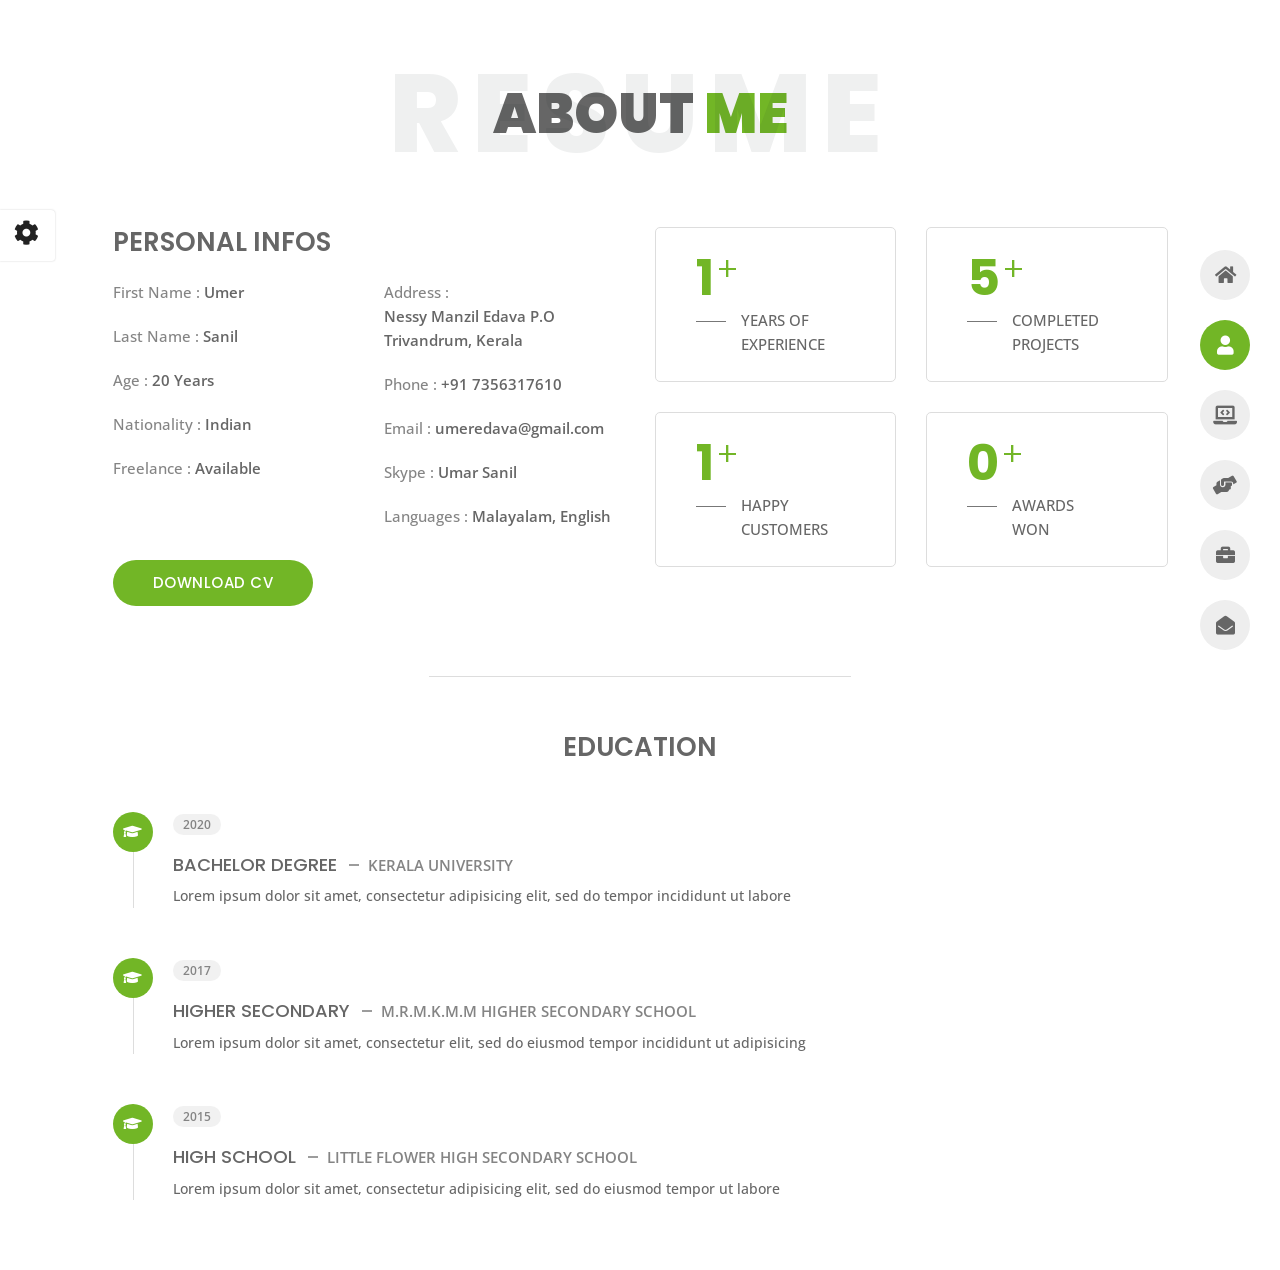
==== commit 048df25e: "Add files via upload" ====
--- a/about.html
+++ b/about.html
@@ -19,6 +19,7 @@
     <link href="css/font-awesome.min.css" rel="stylesheet">
     <link href="css/fm.revealator.jquery.min.css" rel="stylesheet">
     <link href="css/style.css" rel="stylesheet">
+    <link rel="stylesheet" href="https://cdnjs.cloudflare.com/ajax/libs/font-awesome/5.15.1/css/all.min.css" integrity="sha512-+4zCK9k+qNFUR5X+cKL9EIR+ZOhtIloNl9GIKS57V1MyNsYpYcUrUeQc9vNfzsWfV28IaLL3i96P9sdNyeRssA==" crossorigin="anonymous" />
 
     <!-- CSS Skin File -->
     <link href="css/skins/green.css" rel="stylesheet">
@@ -101,6 +102,18 @@
             </a>
         </li>
         <li class="icon-box">
+            <i class="fa fa-laptop-code"></i>
+            <a href="skills.html">
+                <h2>Skills</h2>
+            </a>
+        </li>
+        <li class="icon-box">
+            <i class="fa fa-hands-helping"></i>
+            <a href="services.html">
+                <h2>Services</h2>
+            </a>
+        </li>
+        <li class="icon-box">
             <i class="fa fa-briefcase"></i>
             <a href="portfolio.html">
                 <h2>Portfolio</h2>
@@ -110,12 +123,6 @@
             <i class="fa fa-envelope-open"></i>
             <a href="contact.html">
                 <h2>Contact</h2>
-            </a>
-        </li>
-        <li class="icon-box">
-            <i class="fa fa-comments"></i>
-            <a href="blog.html">
-                <h2>Blog</h2>
             </a>
         </li>
     </ul>
@@ -130,9 +137,10 @@
             <ul class="list-unstyled" id="menu">
                 <li><a href="index.html"><i class="fa fa-home"></i><span>Home</span></a></li>
                 <li class="active"><a href="about.html"><i class="fa fa-user"></i><span>About</span></a></li>
+                <li><a href="skills.html"><i class="fa fa-laptop-code"></i><span>Skills</span></a></li>
+                <li><a href="services.html"><i class="fa fa-hands-helping"></i><span>Services</span></a></li>
                 <li><a href="portfolio.html"><i class="fa fa-folder-open"></i><span>Portfolio</span></a></li>
                 <li><a href="contact.html"><i class="fa fa-envelope-open"></i><span>Contact</span></a></li>
-                <li><a href="blog.html"><i class="fa fa-comments"></i><span>Blog</span></a></li>
             </ul>
         </div>
     </nav>
@@ -156,7 +164,7 @@
                         <h3 class="text-uppercase custom-title mb-0 ft-wt-600">personal infos</h3>
                     </div>
                     <div class="col-12 d-block d-sm-none">
-                        <img src="img/img-mobile-light.jpg" class="img-fluid main-img-mobile" alt="my picture" />
+                        <img src="img/img-mobile-light.png" class="img-fluid main-img-mobile" alt="my picture" />
                     </div>
                     <div class="col-6">
                         <ul class="about-list list-unstyled open-sans-font">
@@ -214,95 +222,8 @@
             <!-- Boxes Ends -->
         </div>
         <hr class="separator">
-        <!-- Skills Starts -->
-        <div class="row">
-            <div class="col-12">
-                <h3 class="text-uppercase pb-4 pb-sm-5 mb-3 mb-sm-0 text-left text-sm-center custom-title ft-wt-600">My Skills</h3>
-            </div>
-            <div class="col-6 col-md-3 mb-3 mb-sm-5">
-                <div class="c100 p25">
-                    <span>80%</span>
-                    <div class="slice">
-                        <div class="bar"></div>
-                        <div class="fill"></div>
-                    </div>
-                </div>
-                <h6 class="text-uppercase open-sans-font text-center mt-2 mt-sm-4">html</h6>
-            </div>
-            <div class="col-6 col-md-3 mb-3 mb-sm-5">
-                <div class="c100 p89">
-                    <span>55%</span>
-                    <div class="slice">
-                        <div class="bar"></div>
-                        <div class="fill"></div>
-                    </div>
-                </div>
-                <h6 class="text-uppercase open-sans-font text-center mt-2 mt-sm-4">javascript</h6>
-            </div>
-            <div class="col-6 col-md-3 mb-3 mb-sm-5">
-                <div class="c100 p70">
-                    <span>80%</span>
-                    <div class="slice">
-                        <div class="bar"></div>
-                        <div class="fill"></div>
-                    </div>
-                </div>
-                <h6 class="text-uppercase open-sans-font text-center mt-2 mt-sm-4">css</h6>
-            </div>
-            <div class="col-6 col-md-3 mb-3 mb-sm-5">
-                <div class="c100 p66">
-                    <span>80%</span>
-                    <div class="slice">
-                        <div class="bar"></div>
-                        <div class="fill"></div>
-                    </div>
-                </div>
-                <h6 class="text-uppercase open-sans-font text-center mt-2 mt-sm-4">bootstrap</h6>
-            </div>
-            <div class="col-6 col-md-3 mb-3 mb-sm-5">
-                <div class="c100 p95">
-                    <span>65%</span>
-                    <div class="slice">
-                        <div class="bar"></div>
-                        <div class="fill"></div>
-                    </div>
-                </div>
-                <h6 class="text-uppercase open-sans-font text-center mt-2 mt-sm-4">C/C++</h6>
-            </div>
-            <div class="col-6 col-md-3 mb-3 mb-sm-5">
-                <div class="c100 p50">
-                    <span>60%</span>
-                    <div class="slice">
-                        <div class="bar"></div>
-                        <div class="fill"></div>
-                    </div>
-                </div>
-                <h6 class="text-uppercase open-sans-font text-center mt-2 mt-sm-4">java</h6>
-            </div>
-            <div class="col-6 col-md-3 mb-3 mb-sm-5">
-                <div class="c100 p65">
-                    <span>10%</span>
-                    <div class="slice">
-                        <div class="bar"></div>
-                        <div class="fill"></div>
-                    </div>
-                </div>
-                <h6 class="text-uppercase open-sans-font text-center mt-2 mt-sm-4">node.js</h6>
-            </div>
-            <div class="col-6 col-md-3 mb-3 mb-sm-5">
-                <div class="c100 p45">
-                    <span>10%</span>
-                    <div class="slice">
-                        <div class="bar"></div>
-                        <div class="fill"></div>
-                    </div>
-                </div>
-                <h6 class="text-uppercase open-sans-font text-center mt-2 mt-sm-4">react</h6>
-            </div>
-        </div>
-        <!-- Skills Ends -->
-        <hr class="separator mt-1">
-        <!-- Experience & Education Starts -->
+                
+        <!-- Education Starts -->
         <div class="row">
             <div class="col-12">
                 <h3 class="text-uppercase pb-5 mb-0 text-left text-sm-center custom-title ft-wt-600">Education</h3>
@@ -323,7 +244,7 @@
                                 <i class="fa fa-graduation-cap"></i>
                             </div>
                             <span class="time open-sans-font text-uppercase">2017</span>
-                            <h5 class="poppins-font text-uppercase">Higher Secondary <span class="place open-sans-font">M.R.M.K.M.M Higher Secondary</span></h5>
+                            <h5 class="poppins-font text-uppercase">Higher Secondary <span class="place open-sans-font">M.R.M.K.M.M Higher Secondary School</span></h5>
                             <p class="open-sans-font">Lorem ipsum dolor sit amet, consectetur elit, sed do eiusmod tempor incididunt ut adipisicing</p>
                         </li>
                         <li>
